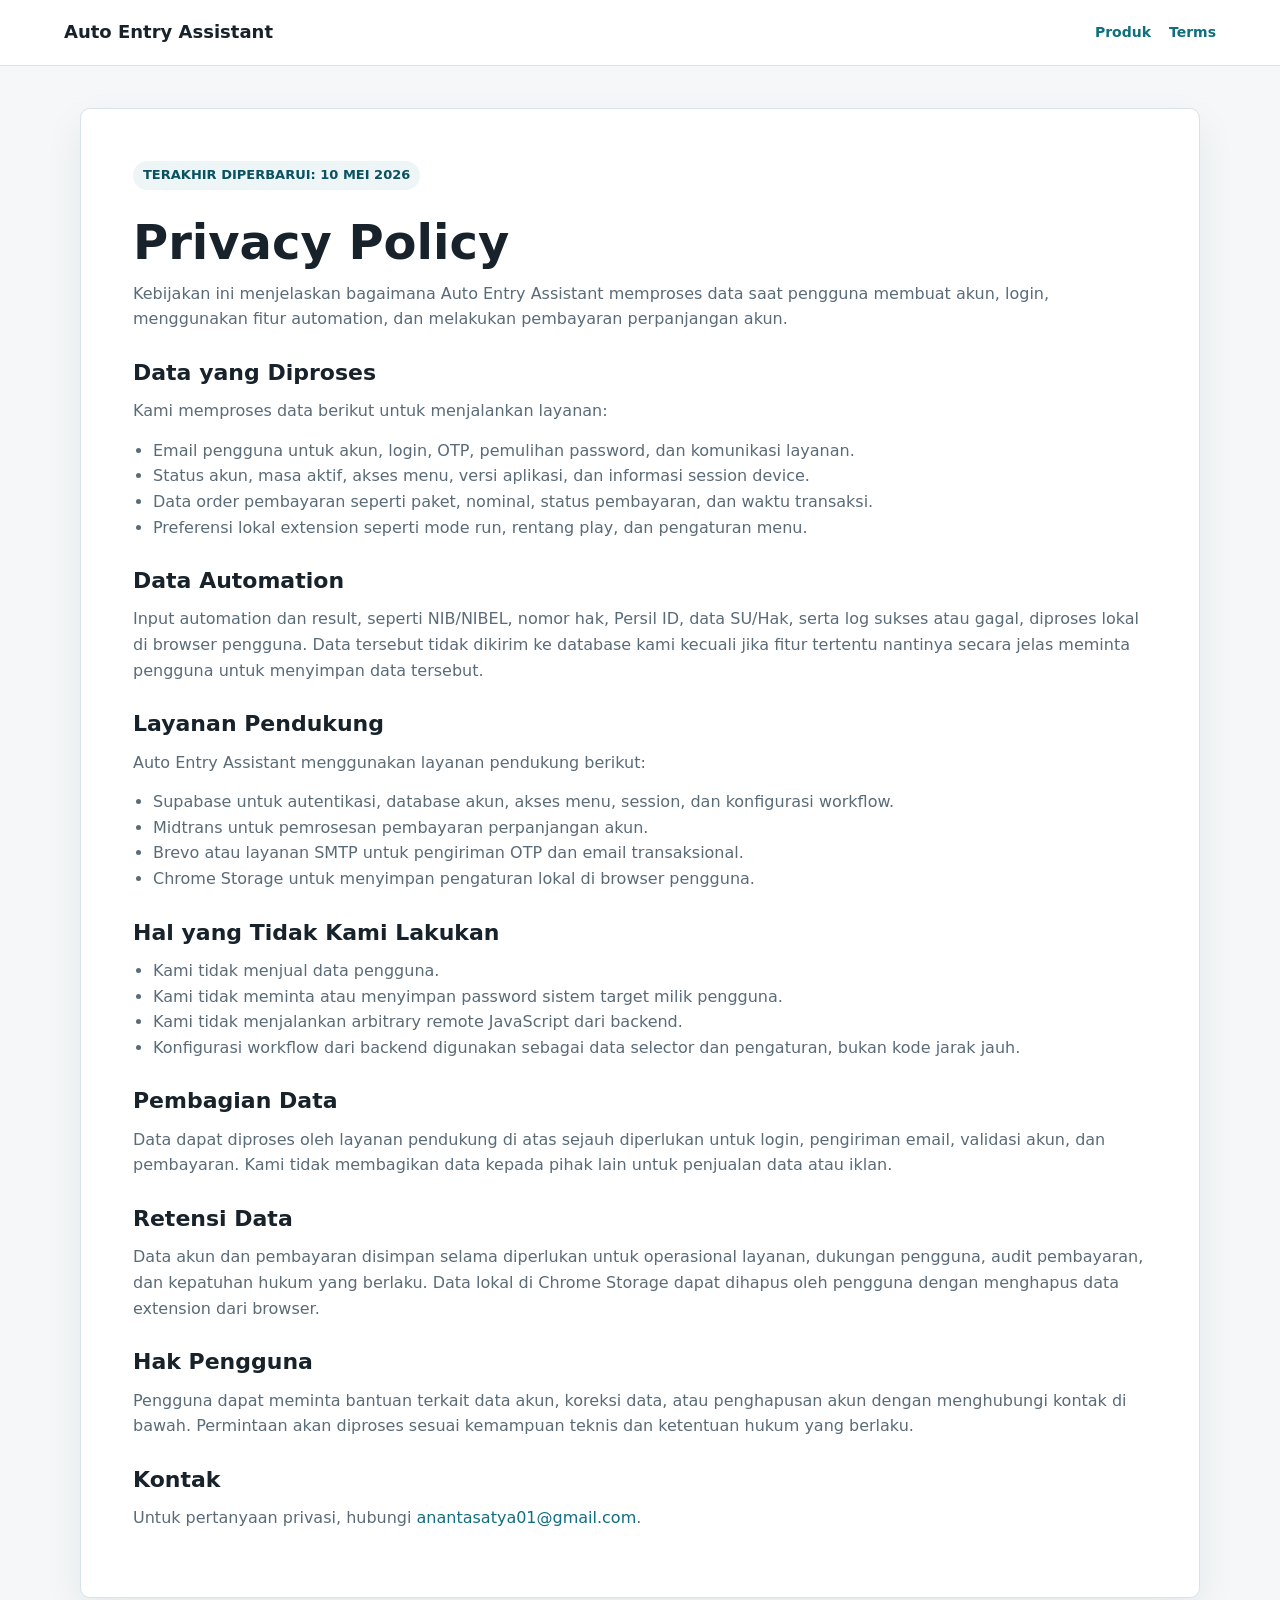
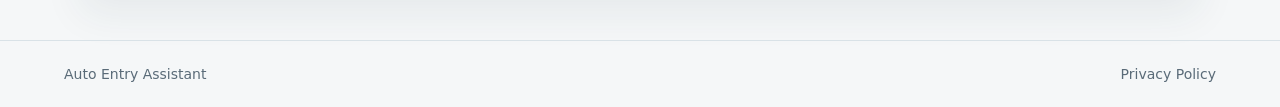
==== privacy-policy.html @ 880cf421 "Add files via upload" ====
<!doctype html>
<html lang="id">
  <head>
    <meta charset="utf-8" />
    <meta name="viewport" content="width=device-width, initial-scale=1" />
    <title>Privacy Policy - Auto Entry Assistant</title>
    <meta
      name="description"
      content="Privacy Policy Auto Entry Assistant untuk menjelaskan data yang diproses oleh extension dan layanan pendukungnya."
    />
    <link rel="stylesheet" href="styles.css" />
  </head>
  <body>
    <header class="site-header">
      <a class="brand" href="index.html">Auto Entry Assistant</a>
      <nav aria-label="Navigasi utama">
        <a href="index.html">Produk</a>
        <a href="terms.html">Terms</a>
      </nav>
    </header>

    <main class="legal">
      <p class="eyebrow">Terakhir diperbarui: 10 Mei 2026</p>
      <h1>Privacy Policy</h1>
      <p>
        Kebijakan ini menjelaskan bagaimana Auto Entry Assistant memproses data saat
        pengguna membuat akun, login, menggunakan fitur automation, dan melakukan
        pembayaran perpanjangan akun.
      </p>

      <h2>Data yang Diproses</h2>
      <p>Kami memproses data berikut untuk menjalankan layanan:</p>
      <ul>
        <li>Email pengguna untuk akun, login, OTP, pemulihan password, dan komunikasi layanan.</li>
        <li>Status akun, masa aktif, akses menu, versi aplikasi, dan informasi session device.</li>
        <li>Data order pembayaran seperti paket, nominal, status pembayaran, dan waktu transaksi.</li>
        <li>Preferensi lokal extension seperti mode run, rentang play, dan pengaturan menu.</li>
      </ul>

      <h2>Data Automation</h2>
      <p>
        Input automation dan result, seperti NIB/NIBEL, nomor hak, Persil ID, data SU/Hak,
        serta log sukses atau gagal, diproses lokal di browser pengguna. Data tersebut tidak
        dikirim ke database kami kecuali jika fitur tertentu nantinya secara jelas meminta
        pengguna untuk menyimpan data tersebut.
      </p>

      <h2>Layanan Pendukung</h2>
      <p>Auto Entry Assistant menggunakan layanan pendukung berikut:</p>
      <ul>
        <li>Supabase untuk autentikasi, database akun, akses menu, session, dan konfigurasi workflow.</li>
        <li>Midtrans untuk pemrosesan pembayaran perpanjangan akun.</li>
        <li>Brevo atau layanan SMTP untuk pengiriman OTP dan email transaksional.</li>
        <li>Chrome Storage untuk menyimpan pengaturan lokal di browser pengguna.</li>
      </ul>

      <h2>Hal yang Tidak Kami Lakukan</h2>
      <ul>
        <li>Kami tidak menjual data pengguna.</li>
        <li>Kami tidak meminta atau menyimpan password sistem target milik pengguna.</li>
        <li>Kami tidak menjalankan arbitrary remote JavaScript dari backend.</li>
        <li>Konfigurasi workflow dari backend digunakan sebagai data selector dan pengaturan, bukan kode jarak jauh.</li>
      </ul>

      <h2>Pembagian Data</h2>
      <p>
        Data dapat diproses oleh layanan pendukung di atas sejauh diperlukan untuk login,
        pengiriman email, validasi akun, dan pembayaran. Kami tidak membagikan data kepada
        pihak lain untuk penjualan data atau iklan.
      </p>

      <h2>Retensi Data</h2>
      <p>
        Data akun dan pembayaran disimpan selama diperlukan untuk operasional layanan,
        dukungan pengguna, audit pembayaran, dan kepatuhan hukum yang berlaku. Data lokal
        di Chrome Storage dapat dihapus oleh pengguna dengan menghapus data extension dari
        browser.
      </p>

      <h2>Hak Pengguna</h2>
      <p>
        Pengguna dapat meminta bantuan terkait data akun, koreksi data, atau penghapusan
        akun dengan menghubungi kontak di bawah. Permintaan akan diproses sesuai kemampuan
        teknis dan ketentuan hukum yang berlaku.
      </p>

      <h2>Kontak</h2>
      <p>
        Untuk pertanyaan privasi, hubungi
        <a href="mailto:anantasatya01@gmail.com">anantasatya01@gmail.com</a>.
      </p>
    </main>

    <footer>
      <span>Auto Entry Assistant</span>
      <span>Privacy Policy</span>
    </footer>
  </body>
</html>
---- styles.css ----
:root {
  color-scheme: light;
  --bg: #f5f7f8;
  --surface: #ffffff;
  --surface-soft: #eef5f6;
  --text: #17222b;
  --muted: #5a6b78;
  --line: #d9e2e7;
  --accent: #0f6f7f;
  --accent-strong: #0a5260;
  --warning-bg: #fff7e6;
  --warning-line: #efb348;
  font-family:
    Inter, ui-sans-serif, system-ui, -apple-system, BlinkMacSystemFont, "Segoe UI",
    sans-serif;
}

* {
  box-sizing: border-box;
}

body {
  margin: 0;
  background: var(--bg);
  color: var(--text);
  line-height: 1.6;
}

a {
  color: var(--accent);
  text-decoration: none;
}

a:hover {
  color: var(--accent-strong);
  text-decoration: underline;
}

.site-header {
  position: sticky;
  top: 0;
  z-index: 10;
  display: flex;
  align-items: center;
  justify-content: space-between;
  gap: 24px;
  padding: 18px clamp(20px, 5vw, 72px);
  background: rgba(255, 255, 255, 0.92);
  border-bottom: 1px solid var(--line);
  backdrop-filter: blur(12px);
}

.brand {
  color: var(--text);
  font-size: 18px;
  font-weight: 800;
}

nav {
  display: flex;
  gap: 18px;
  font-size: 14px;
  font-weight: 700;
}

main {
  width: min(1120px, calc(100% - 32px));
  margin: 0 auto;
}

.hero {
  display: grid;
  grid-template-columns: minmax(0, 1fr) 340px;
  gap: 28px;
  align-items: stretch;
  padding: 64px 0 36px;
}

.hero-copy,
.price-card,
article,
.notice,
.contact,
.legal {
  background: var(--surface);
  border: 1px solid var(--line);
  border-radius: 10px;
  box-shadow: 0 16px 40px rgba(26, 50, 64, 0.07);
}

.hero-copy {
  padding: clamp(28px, 5vw, 52px);
}

.badge,
.eyebrow {
  display: inline-flex;
  align-items: center;
  width: fit-content;
  border-radius: 999px;
  background: var(--surface-soft);
  color: var(--accent-strong);
  font-size: 13px;
  font-weight: 800;
  letter-spacing: 0;
}

.badge {
  padding: 6px 12px;
}

.eyebrow {
  margin: 0 0 10px;
  padding: 4px 10px;
  text-transform: uppercase;
}

h1 {
  margin: 18px 0 14px;
  font-size: clamp(34px, 5vw, 58px);
  line-height: 1.02;
  letter-spacing: 0;
}

h2 {
  margin: 0 0 12px;
  font-size: 22px;
  line-height: 1.2;
  letter-spacing: 0;
}

p {
  margin: 0 0 14px;
  color: var(--muted);
}

ul {
  margin: 0;
  padding-left: 20px;
  color: var(--muted);
}

.hero-copy > p {
  max-width: 720px;
  font-size: 18px;
}

.hero-actions {
  display: flex;
  flex-wrap: wrap;
  gap: 12px;
  margin-top: 26px;
}

.button {
  display: inline-flex;
  align-items: center;
  justify-content: center;
  min-height: 42px;
  padding: 0 18px;
  border-radius: 8px;
  font-weight: 800;
}

.button.primary {
  background: var(--accent);
  color: #fff;
}

.button.secondary {
  background: var(--surface-soft);
  color: var(--accent-strong);
}

.button:hover {
  text-decoration: none;
}

.price-card {
  display: flex;
  flex-direction: column;
  justify-content: center;
  padding: 30px;
}

.price-card strong {
  display: block;
  font-size: 42px;
  line-height: 1;
}

.price-card span {
  display: block;
  margin: 8px 0 18px;
  color: var(--muted);
  font-weight: 700;
}

.content-grid {
  display: grid;
  grid-template-columns: repeat(2, minmax(0, 1fr));
  gap: 18px;
  margin: 10px 0 18px;
}

article,
.notice,
.contact {
  padding: 26px;
}

.notice {
  border-color: var(--warning-line);
  background: var(--warning-bg);
}

.contact {
  margin: 18px 0 42px;
}

.legal {
  margin: 42px auto;
  padding: clamp(26px, 5vw, 52px);
}

.legal h1 {
  font-size: clamp(32px, 4vw, 48px);
}

.legal h2 {
  margin-top: 28px;
}

footer {
  display: flex;
  justify-content: space-between;
  gap: 18px;
  padding: 22px clamp(20px, 5vw, 72px);
  border-top: 1px solid var(--line);
  color: var(--muted);
  font-size: 14px;
}

@media (max-width: 760px) {
  .site-header,
  footer {
    align-items: flex-start;
    flex-direction: column;
  }

  nav {
    flex-wrap: wrap;
  }

  .hero,
  .content-grid {
    grid-template-columns: 1fr;
  }

  .hero {
    padding-top: 34px;
  }
}
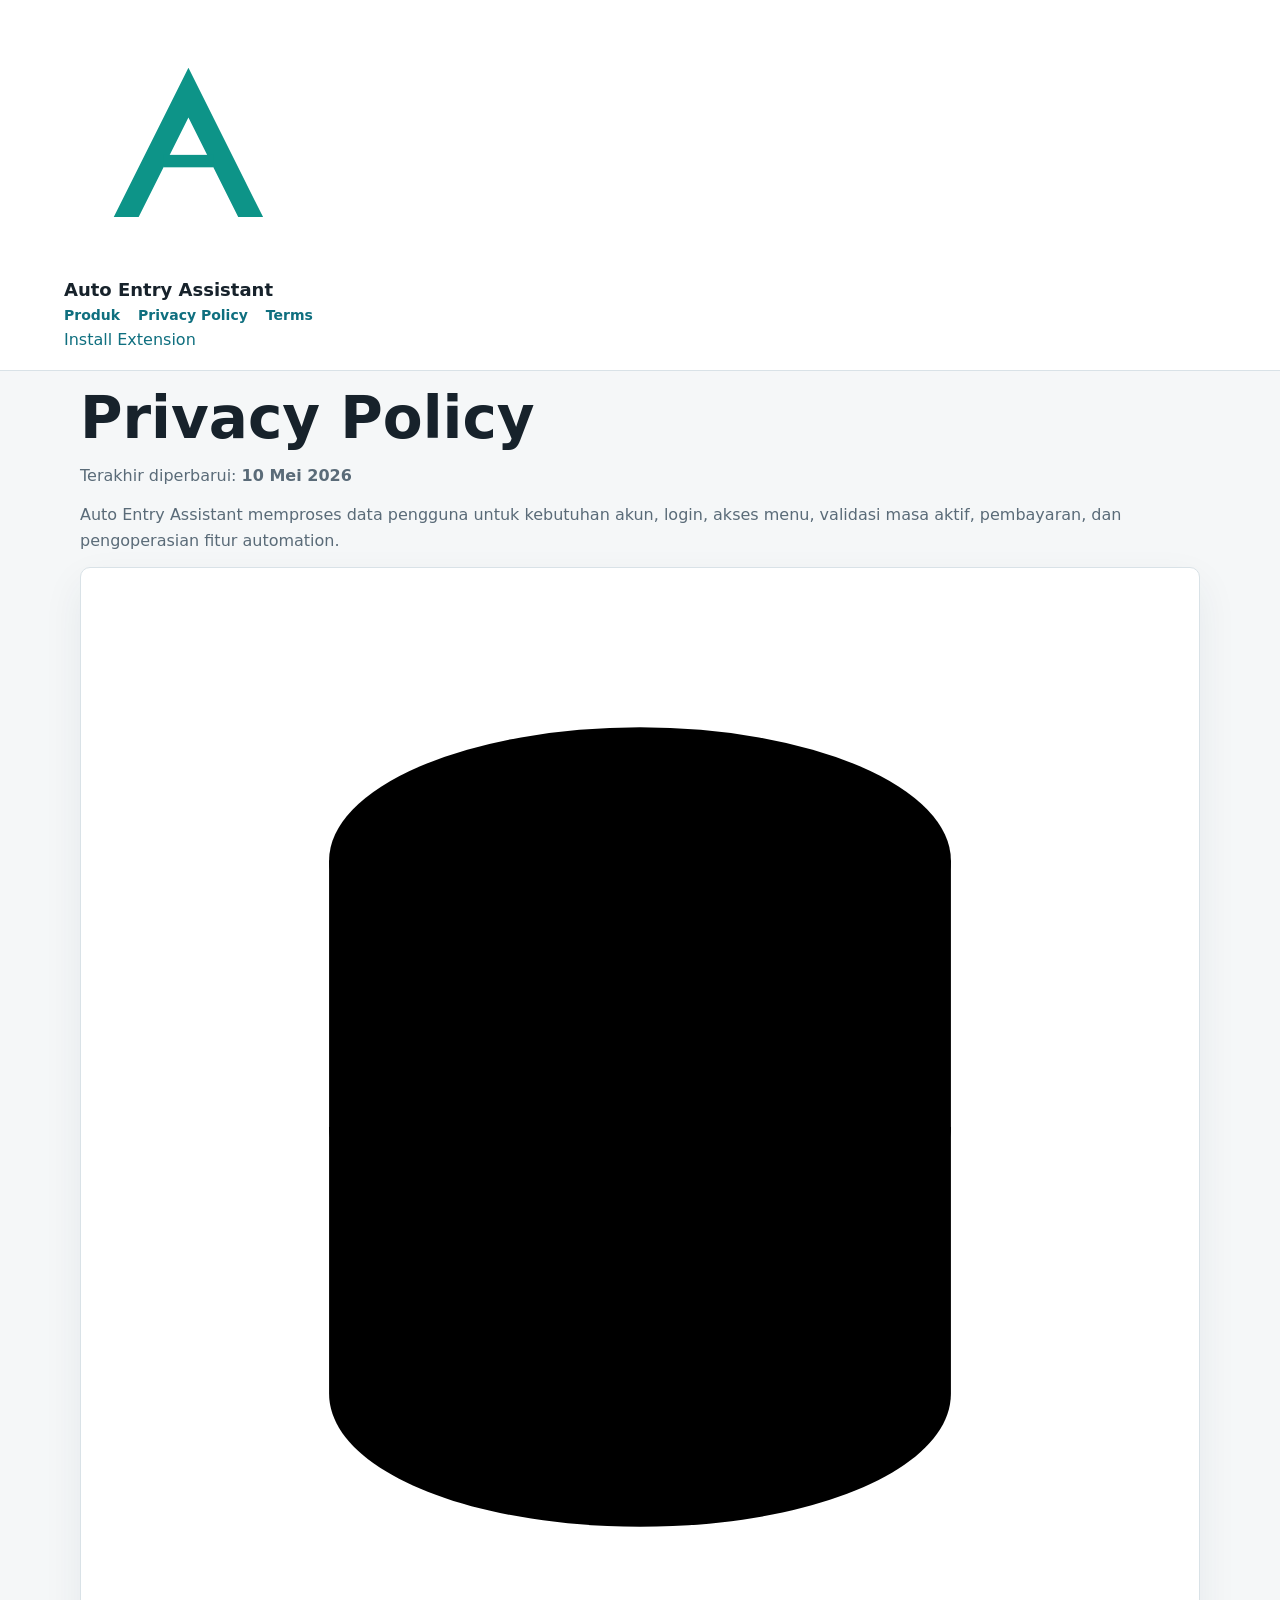
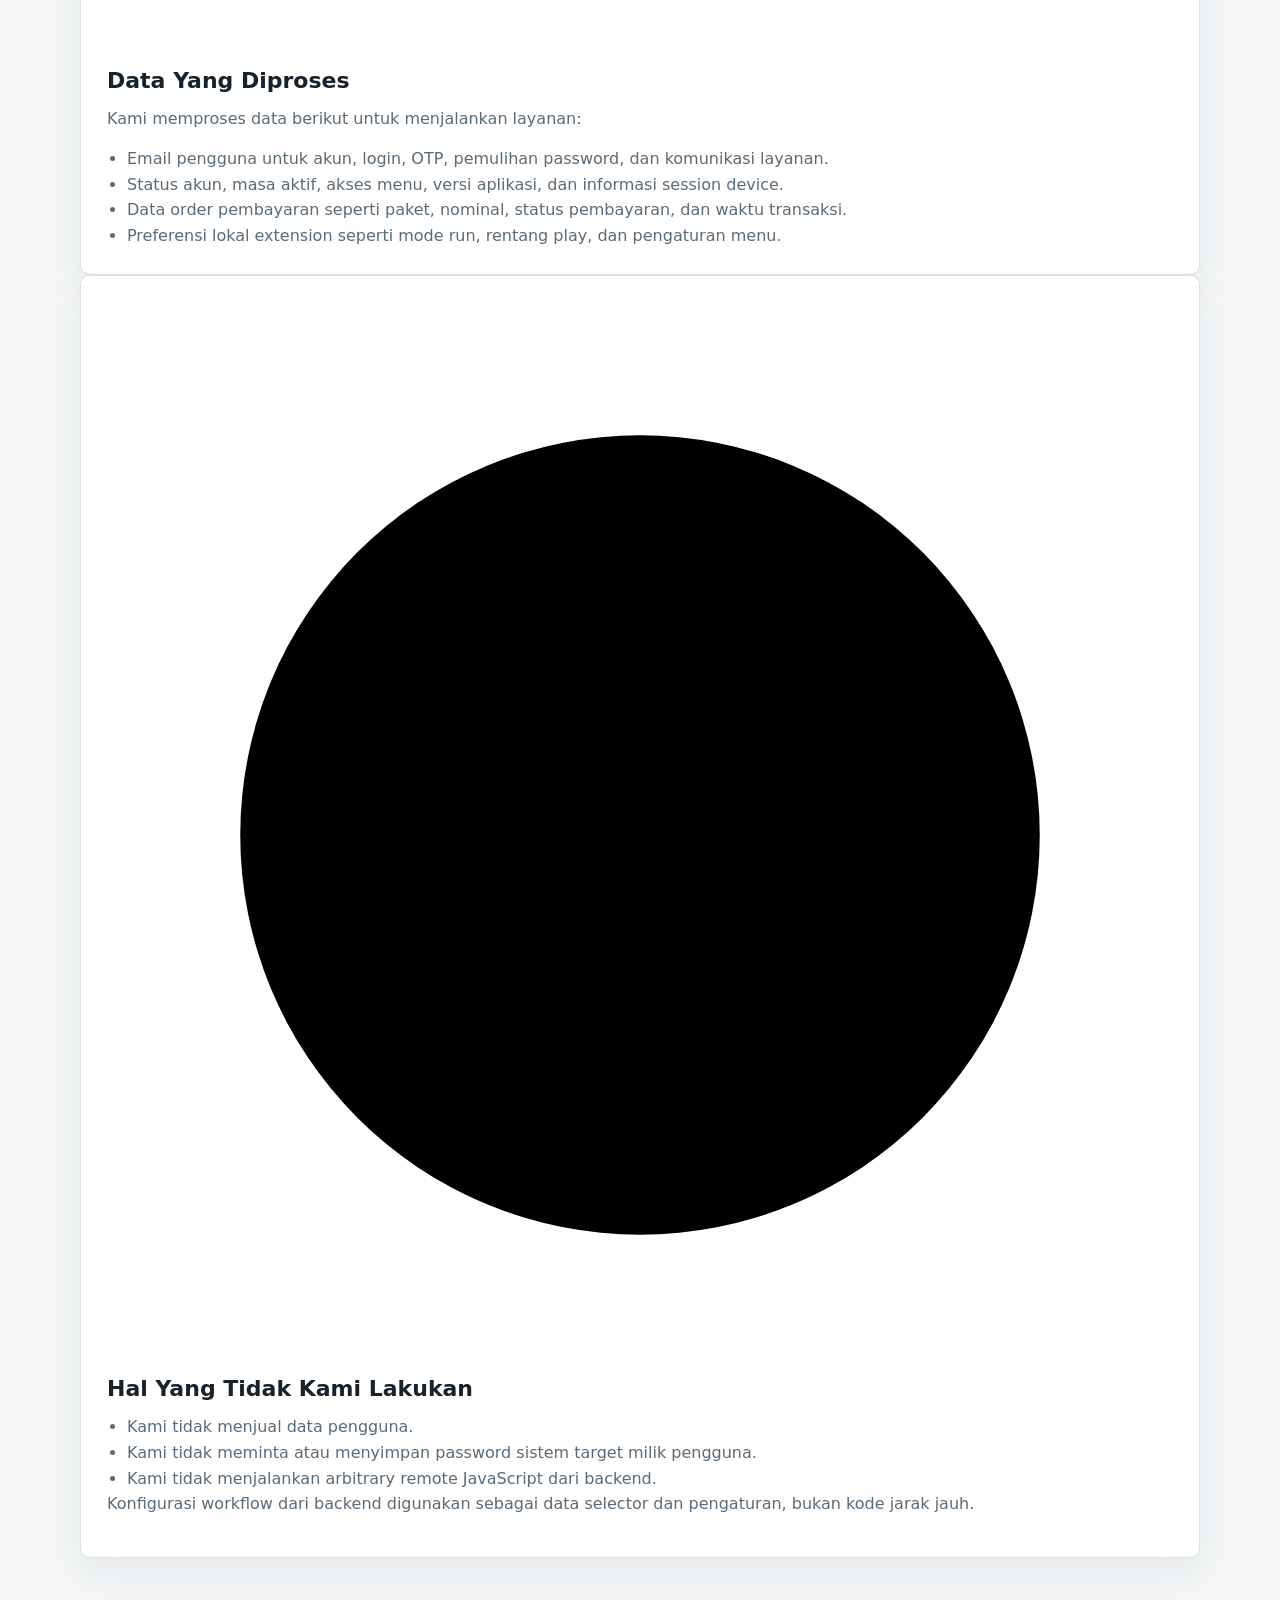
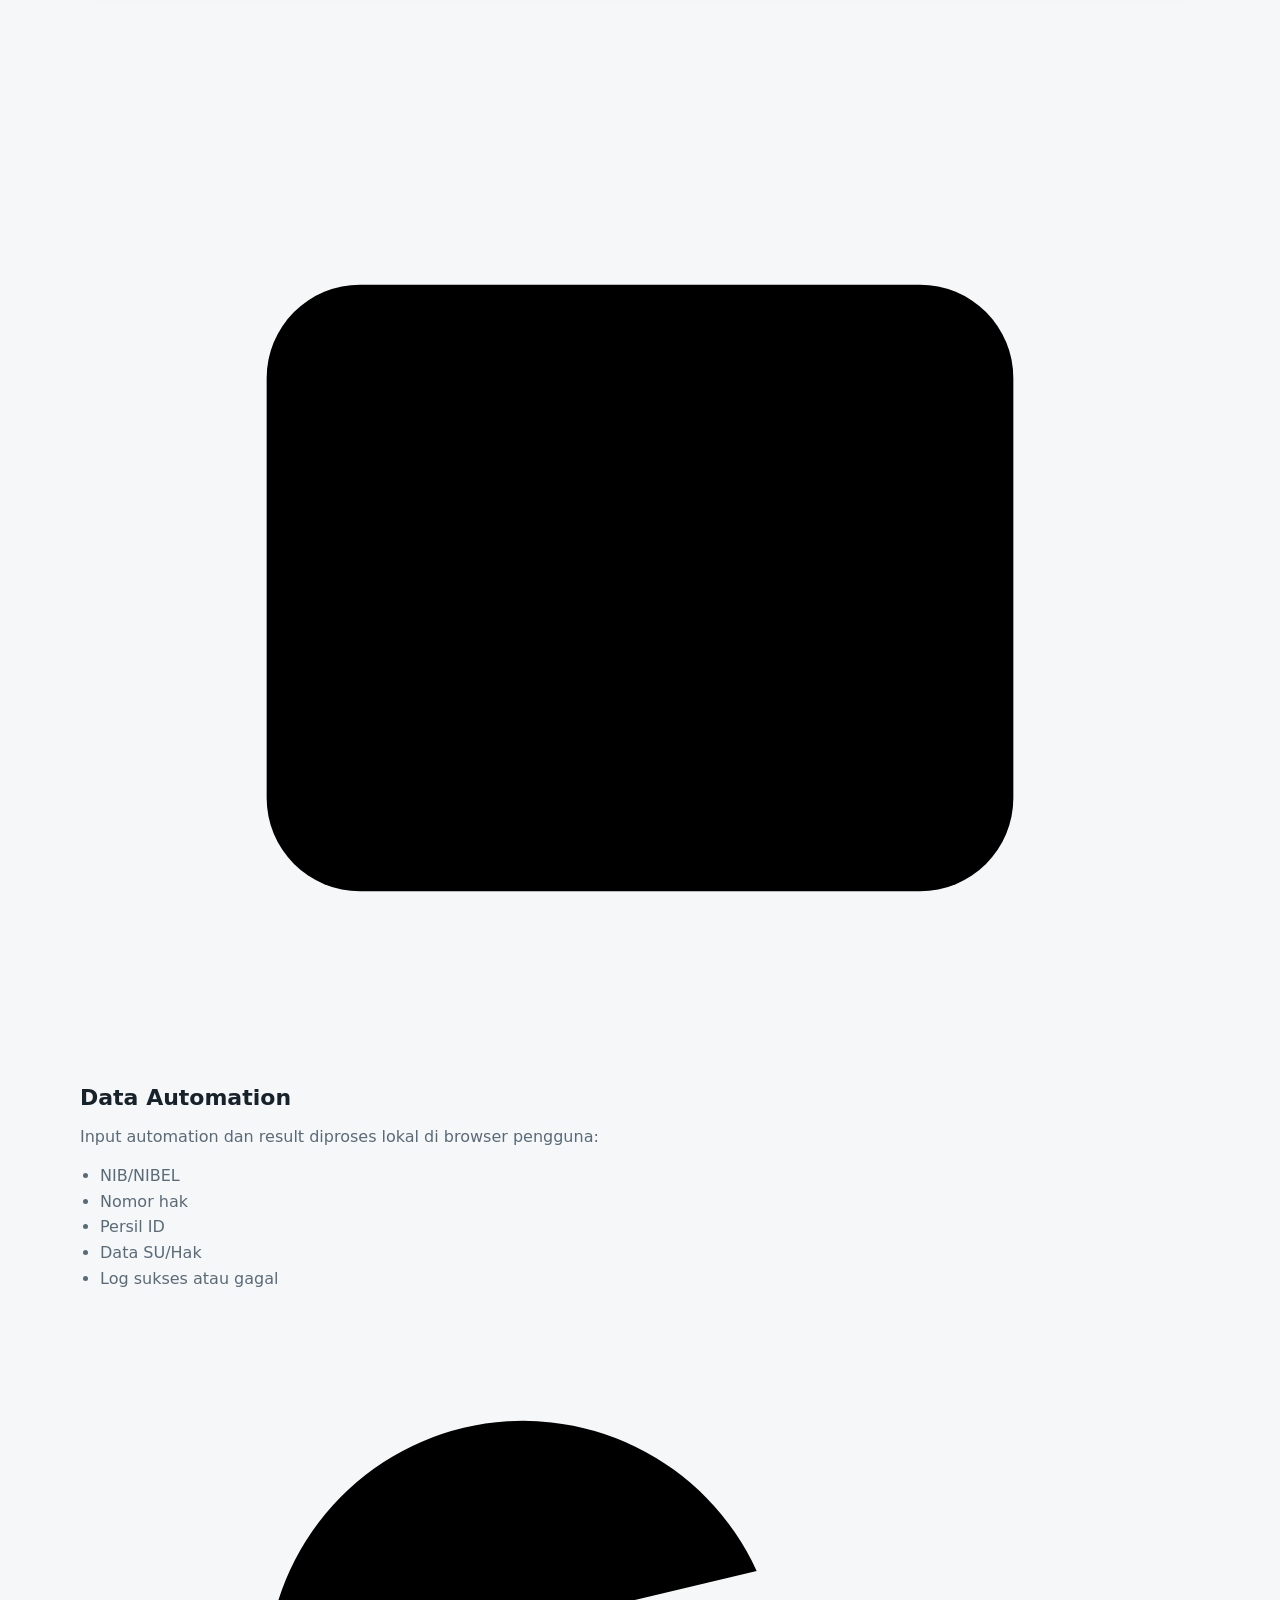
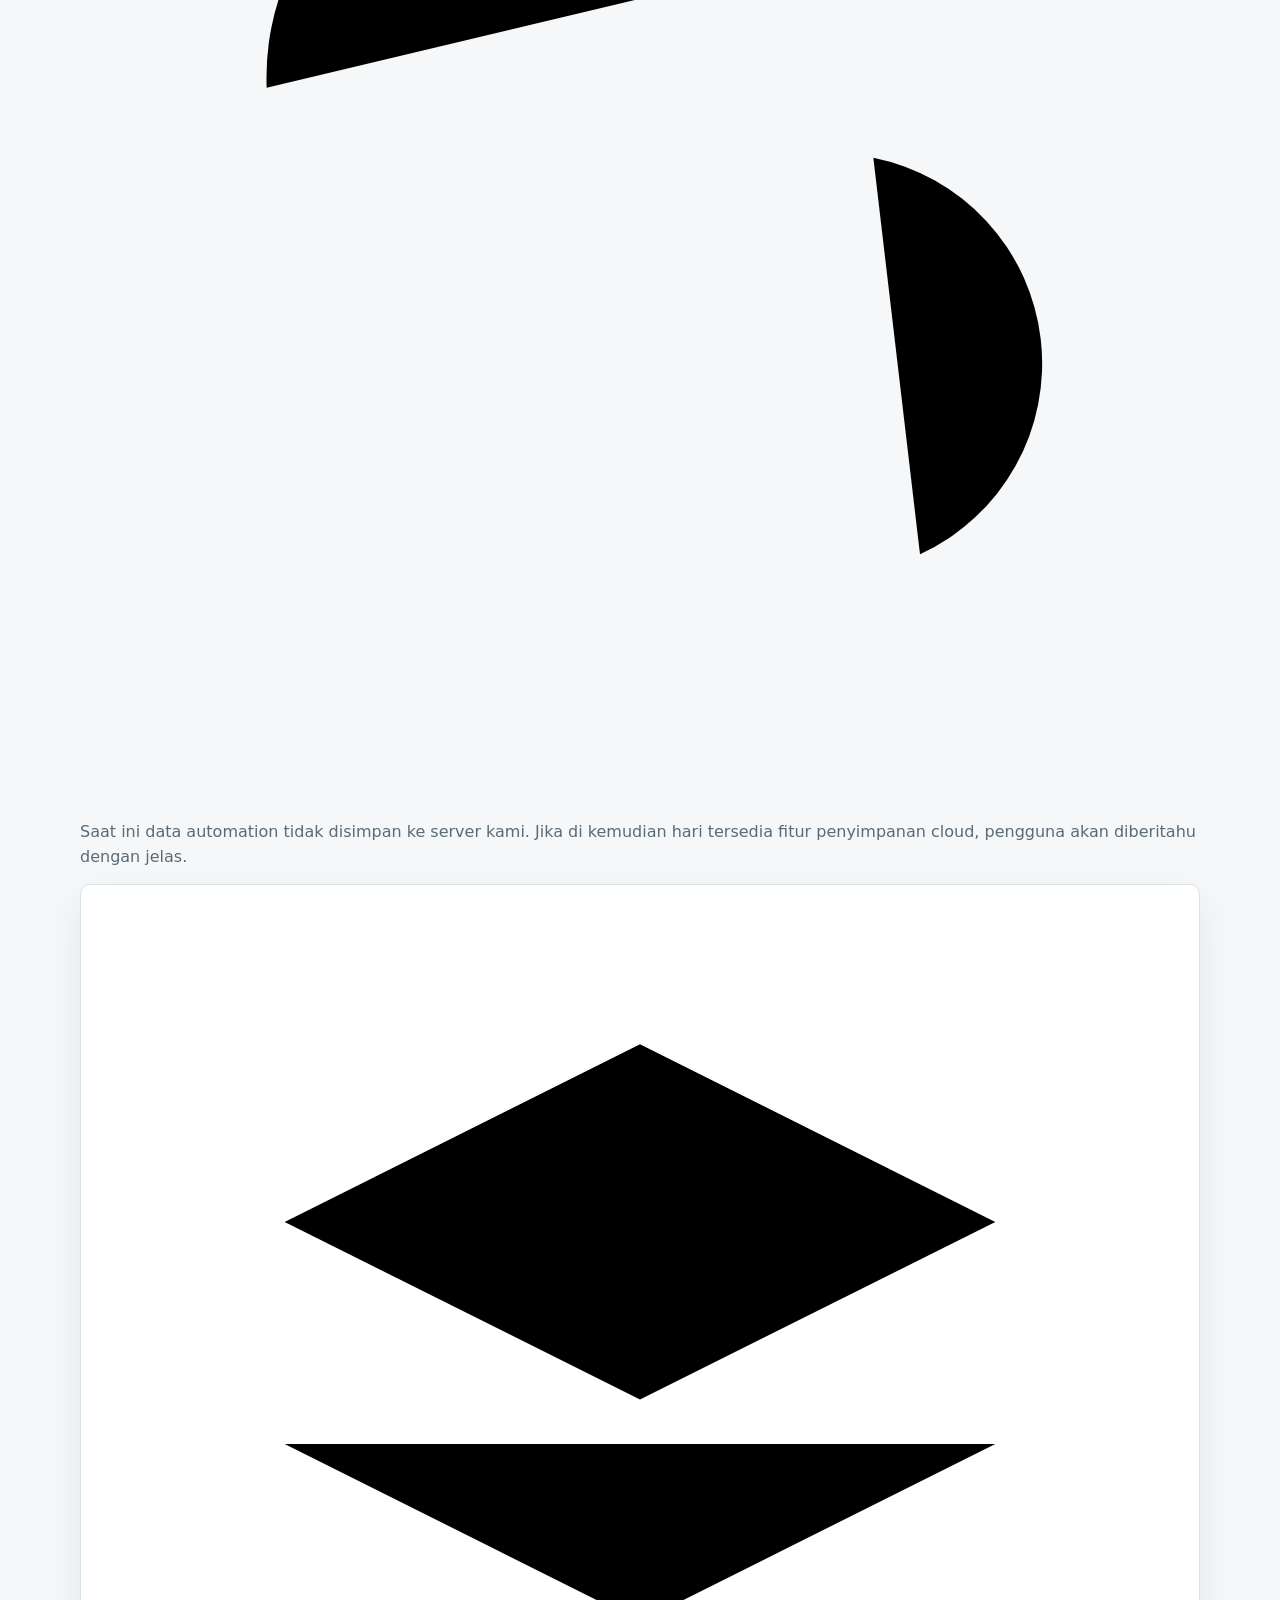
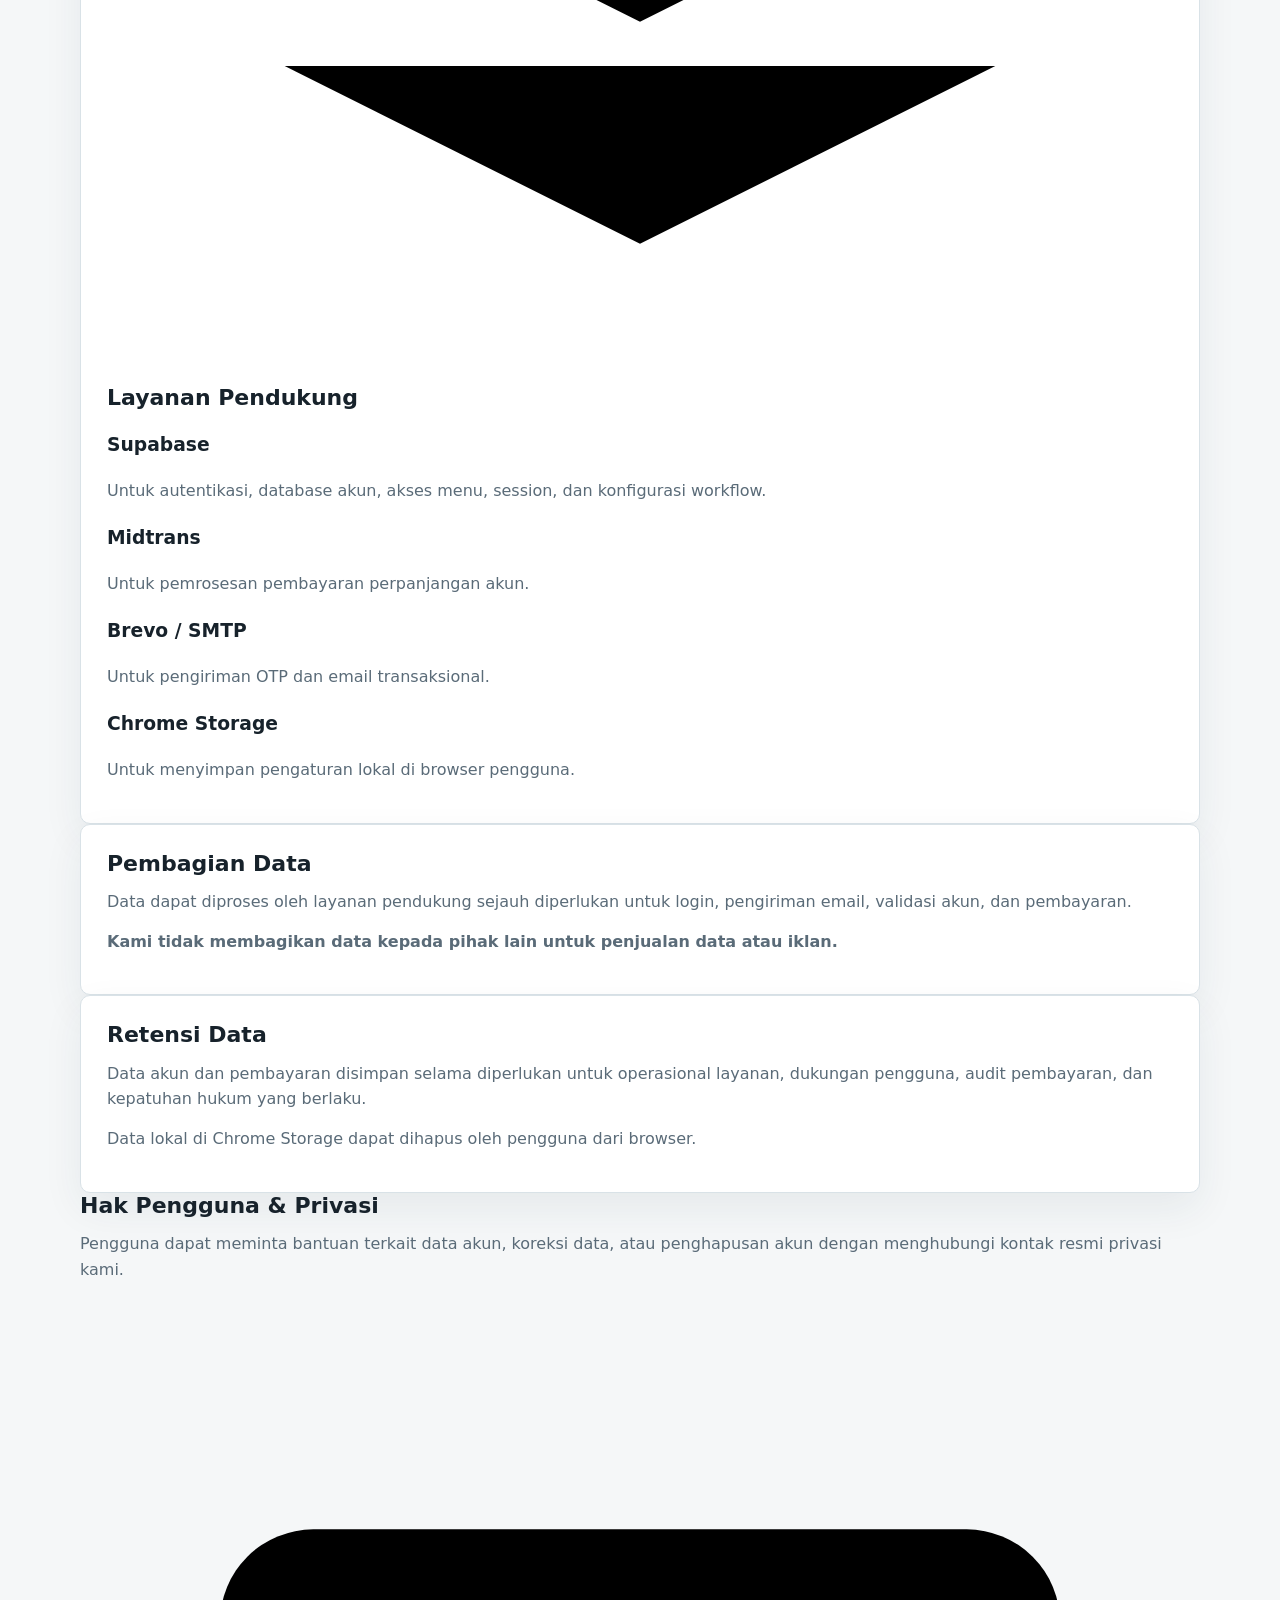
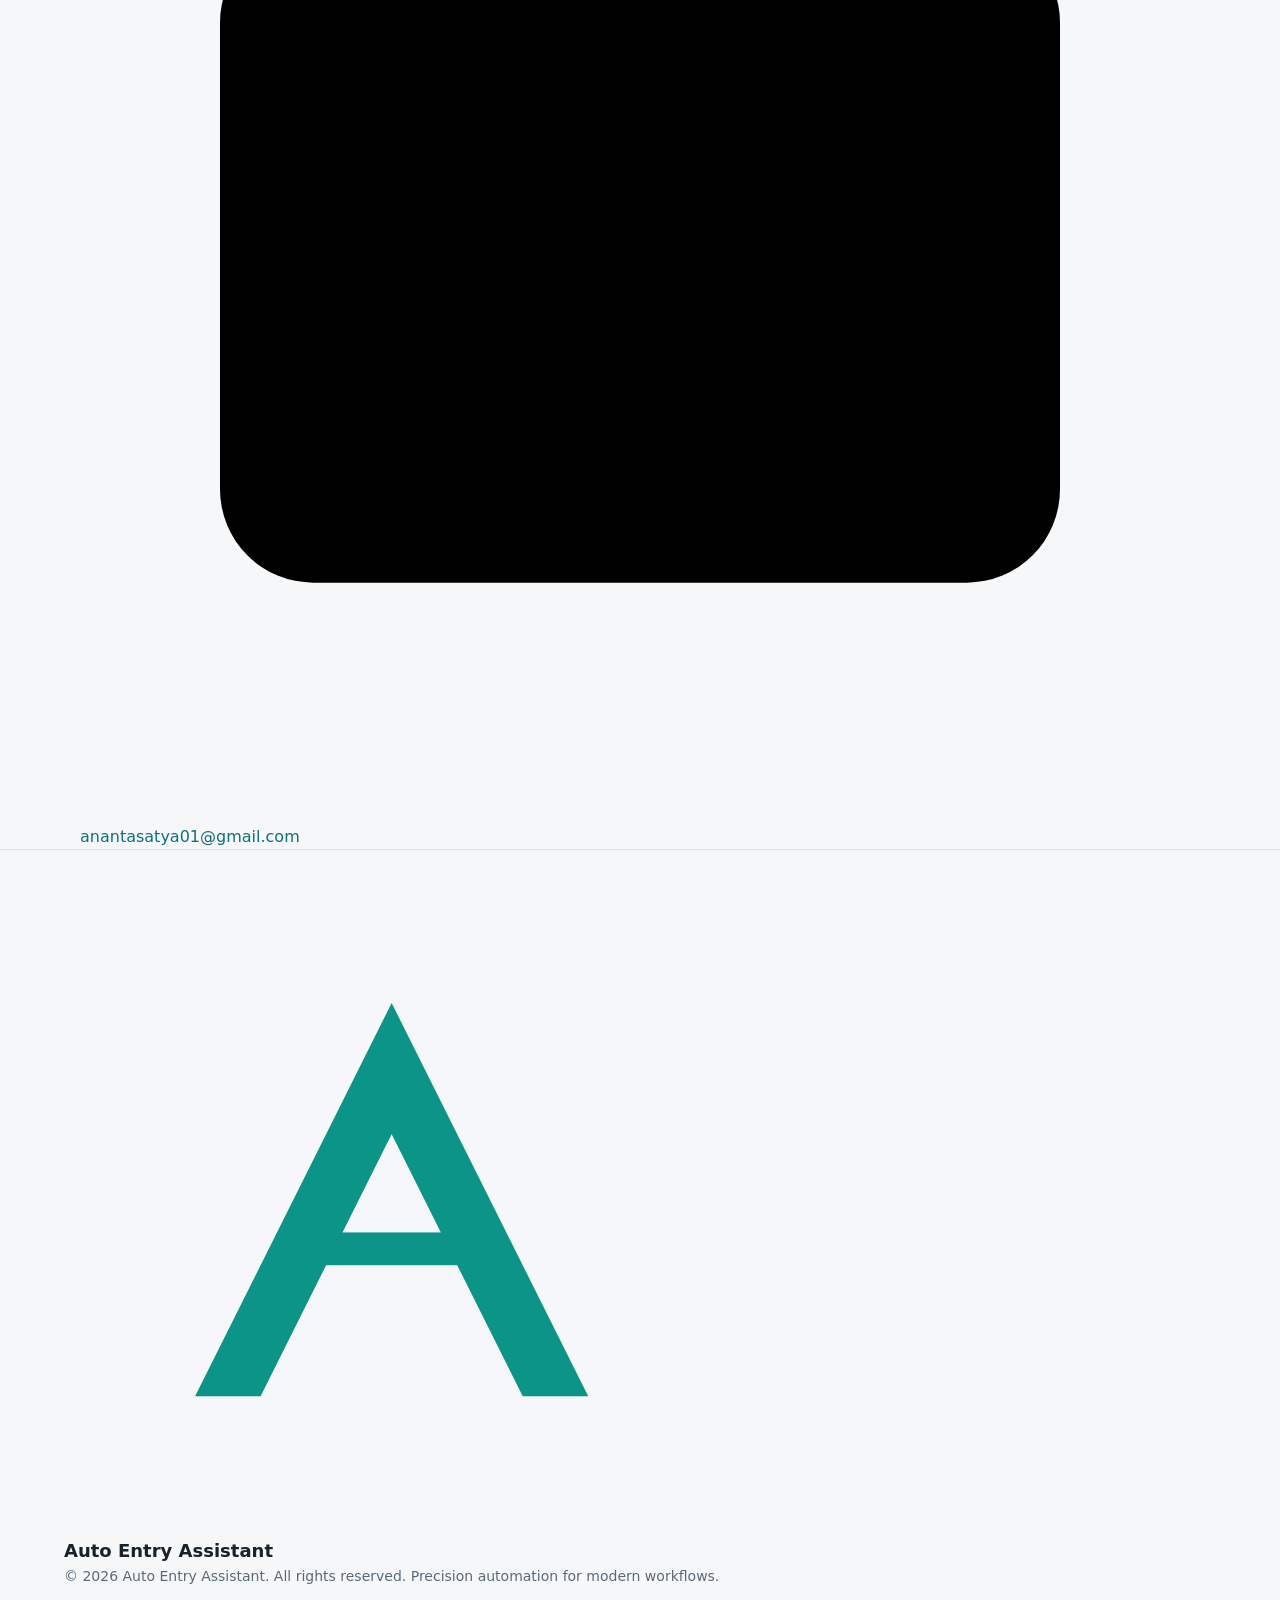
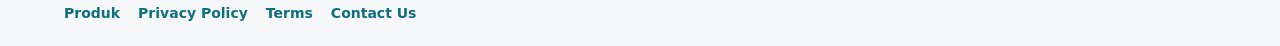
==== commit 88b77ff8: "Update privacy-policy.html" ====
--- a/privacy-policy.html
+++ b/privacy-policy.html
@@ -12,88 +12,208 @@
   </head>
   <body>
     <header class="site-header">
-      <a class="brand" href="index.html">Auto Entry Assistant</a>
-      <nav aria-label="Navigasi utama">
-        <a href="index.html">Produk</a>
-        <a href="terms.html">Terms</a>
-      </nav>
+      <div class="header-inner">
+        <a class="brand" href="index.html" aria-label="Auto Entry Assistant">
+          <svg class="brand-mark" viewBox="0 0 100 100" aria-hidden="true">
+            <path d="M50 20L80 80H70L50 40L30 80H20L50 20Z" fill="#0d9488" />
+            <rect x="40" y="55" width="20" height="5" fill="#0d9488" />
+          </svg>
+          <span>Auto Entry Assistant</span>
+        </a>
+        <nav aria-label="Navigasi utama">
+          <a href="index.html">Produk</a>
+          <a class="active" href="privacy-policy.html">Privacy Policy</a>
+          <a href="terms.html">Terms</a>
+        </nav>
+        <a
+          class="header-cta"
+          href="https://chromewebstore.google.com/detail/hfgamchafmifeeedlchlpnbcmllpcbfe?utm_source=item-share-cb"
+          target="_blank"
+          rel="noopener"
+        >
+          Install Extension
+        </a>
+      </div>
     </header>
 
-    <main class="legal">
-      <p class="eyebrow">Terakhir diperbarui: 10 Mei 2026</p>
-      <h1>Privacy Policy</h1>
-      <p>
-        Kebijakan ini menjelaskan bagaimana Auto Entry Assistant memproses data saat
-        pengguna membuat akun, login, menggunakan fitur automation, dan melakukan
-        pembayaran perpanjangan akun.
-      </p>
-
-      <h2>Data yang Diproses</h2>
-      <p>Kami memproses data berikut untuk menjalankan layanan:</p>
-      <ul>
-        <li>Email pengguna untuk akun, login, OTP, pemulihan password, dan komunikasi layanan.</li>
-        <li>Status akun, masa aktif, akses menu, versi aplikasi, dan informasi session device.</li>
-        <li>Data order pembayaran seperti paket, nominal, status pembayaran, dan waktu transaksi.</li>
-        <li>Preferensi lokal extension seperti mode run, rentang play, dan pengaturan menu.</li>
-      </ul>
-
-      <h2>Data Automation</h2>
-      <p>
-        Input automation dan result, seperti NIB/NIBEL, nomor hak, Persil ID, data SU/Hak,
-        serta log sukses atau gagal, diproses lokal di browser pengguna. Data tersebut tidak
-        dikirim ke database kami kecuali jika fitur tertentu nantinya secara jelas meminta
-        pengguna untuk menyimpan data tersebut.
-      </p>
-
-      <h2>Layanan Pendukung</h2>
-      <p>Auto Entry Assistant menggunakan layanan pendukung berikut:</p>
-      <ul>
-        <li>Supabase untuk autentikasi, database akun, akses menu, session, dan konfigurasi workflow.</li>
-        <li>Midtrans untuk pemrosesan pembayaran perpanjangan akun.</li>
-        <li>Brevo atau layanan SMTP untuk pengiriman OTP dan email transaksional.</li>
-        <li>Chrome Storage untuk menyimpan pengaturan lokal di browser pengguna.</li>
-      </ul>
-
-      <h2>Hal yang Tidak Kami Lakukan</h2>
-      <ul>
-        <li>Kami tidak menjual data pengguna.</li>
-        <li>Kami tidak meminta atau menyimpan password sistem target milik pengguna.</li>
-        <li>Kami tidak menjalankan arbitrary remote JavaScript dari backend.</li>
-        <li>Konfigurasi workflow dari backend digunakan sebagai data selector dan pengaturan, bukan kode jarak jauh.</li>
-      </ul>
-
-      <h2>Pembagian Data</h2>
-      <p>
-        Data dapat diproses oleh layanan pendukung di atas sejauh diperlukan untuk login,
-        pengiriman email, validasi akun, dan pembayaran. Kami tidak membagikan data kepada
-        pihak lain untuk penjualan data atau iklan.
-      </p>
-
-      <h2>Retensi Data</h2>
-      <p>
-        Data akun dan pembayaran disimpan selama diperlukan untuk operasional layanan,
-        dukungan pengguna, audit pembayaran, dan kepatuhan hukum yang berlaku. Data lokal
-        di Chrome Storage dapat dihapus oleh pengguna dengan menghapus data extension dari
-        browser.
-      </p>
-
-      <h2>Hak Pengguna</h2>
-      <p>
-        Pengguna dapat meminta bantuan terkait data akun, koreksi data, atau penghapusan
-        akun dengan menghubungi kontak di bawah. Permintaan akan diproses sesuai kemampuan
-        teknis dan ketentuan hukum yang berlaku.
-      </p>
-
-      <h2>Kontak</h2>
-      <p>
-        Untuk pertanyaan privasi, hubungi
-        <a href="mailto:anantasatya01@gmail.com">anantasatya01@gmail.com</a>.
-      </p>
+    <main class="page-shell legal-page">
+      <section class="legal-intro">
+        <h1>Privacy Policy</h1>
+        <p>Terakhir diperbarui: <strong>10 Mei 2026</strong></p>
+        <p>
+          Auto Entry Assistant memproses data pengguna untuk kebutuhan akun, login,
+          akses menu, validasi masa aktif, pembayaran, dan pengoperasian fitur automation.
+        </p>
+      </section>
+
+      <section class="privacy-grid">
+        <article class="legal-card wide-card">
+          <div class="section-heading">
+            <span class="icon-tile">
+              <svg viewBox="0 0 24 24" aria-hidden="true">
+                <ellipse cx="12" cy="6" rx="7" ry="3" />
+                <path d="M5 6v6c0 1.7 3.1 3 7 3s7-1.3 7-3V6" />
+                <path d="M5 12v6c0 1.7 3.1 3 7 3s7-1.3 7-3v-6" />
+              </svg>
+            </span>
+            <h2>Data Yang Diproses</h2>
+          </div>
+          <p>Kami memproses data berikut untuk menjalankan layanan:</p>
+          <ul class="check-list">
+            <li>Email pengguna untuk akun, login, OTP, pemulihan password, dan komunikasi layanan.</li>
+            <li>Status akun, masa aktif, akses menu, versi aplikasi, dan informasi session device.</li>
+            <li>Data order pembayaran seperti paket, nominal, status pembayaran, dan waktu transaksi.</li>
+            <li>Preferensi lokal extension seperti mode run, rentang play, dan pengaturan menu.</li>
+          </ul>
+        </article>
+
+        <article class="legal-card tinted-card">
+          <div class="section-heading">
+            <span class="icon-tile danger">
+              <svg viewBox="0 0 24 24" aria-hidden="true">
+                <circle cx="12" cy="12" r="9" />
+                <path d="M8 8l8 8" />
+              </svg>
+            </span>
+            <h2>Hal Yang Tidak Kami Lakukan</h2>
+          </div>
+          <ul class="cross-list">
+            <li>Kami tidak menjual data pengguna.</li>
+            <li>Kami tidak meminta atau menyimpan password sistem target milik pengguna.</li>
+            <li>Kami tidak menjalankan arbitrary remote JavaScript dari backend.</li>
+          </ul>
+          <p class="small-note">
+            Konfigurasi workflow dari backend digunakan sebagai data selector dan pengaturan,
+            bukan kode jarak jauh.
+          </p>
+        </article>
+      </section>
+
+      <section class="legal-card automation-card">
+        <div class="section-heading">
+          <span class="icon-tile mint">
+            <svg viewBox="0 0 24 24" aria-hidden="true">
+              <path d="M7 8V5m10 3V5M5 11h14" />
+              <rect x="4" y="7" width="16" height="13" rx="2" />
+              <path d="M9 15l2 2 4-5" />
+            </svg>
+          </span>
+          <h2>Data Automation</h2>
+        </div>
+        <div class="split-content">
+          <div>
+            <p>Input automation dan result diproses lokal di browser pengguna:</p>
+            <ul>
+              <li>NIB/NIBEL</li>
+              <li>Nomor hak</li>
+              <li>Persil ID</li>
+              <li>Data SU/Hak</li>
+              <li>Log sukses atau gagal</li>
+            </ul>
+          </div>
+          <aside class="callout">
+            <svg viewBox="0 0 24 24" aria-hidden="true">
+              <path d="M4 8.5A5.5 5.5 0 0 1 14.5 6" />
+              <path d="M18 18.5A4.5 4.5 0 0 0 17 10" />
+              <path d="M3 3l18 18" />
+            </svg>
+            <p>
+              Saat ini data automation tidak disimpan ke server kami. Jika di kemudian
+              hari tersedia fitur penyimpanan cloud, pengguna akan diberitahu dengan jelas.
+            </p>
+          </aside>
+        </div>
+      </section>
+
+      <section class="privacy-grid lower-grid">
+        <article class="legal-card wide-card">
+          <div class="section-heading">
+            <span class="icon-tile">
+              <svg viewBox="0 0 24 24" aria-hidden="true">
+                <path d="M12 3l8 4-8 4-8-4 8-4z" />
+                <path d="M4 12l8 4 8-4" />
+                <path d="M4 17l8 4 8-4" />
+              </svg>
+            </span>
+            <h2>Layanan Pendukung</h2>
+          </div>
+          <div class="service-grid">
+            <div>
+              <h3>Supabase</h3>
+              <p>Untuk autentikasi, database akun, akses menu, session, dan konfigurasi workflow.</p>
+            </div>
+            <div>
+              <h3>Midtrans</h3>
+              <p>Untuk pemrosesan pembayaran perpanjangan akun.</p>
+            </div>
+            <div>
+              <h3>Brevo / SMTP</h3>
+              <p>Untuk pengiriman OTP dan email transaksional.</p>
+            </div>
+            <div>
+              <h3>Chrome Storage</h3>
+              <p>Untuk menyimpan pengaturan lokal di browser pengguna.</p>
+            </div>
+          </div>
+        </article>
+
+        <div class="side-stack">
+          <article class="legal-card small-card">
+            <h2>Pembagian Data</h2>
+            <p>
+              Data dapat diproses oleh layanan pendukung sejauh diperlukan untuk login,
+              pengiriman email, validasi akun, dan pembayaran.
+            </p>
+            <p><strong>Kami tidak membagikan data kepada pihak lain untuk penjualan data atau iklan.</strong></p>
+          </article>
+          <article class="legal-card small-card">
+            <h2>Retensi Data</h2>
+            <p>
+              Data akun dan pembayaran disimpan selama diperlukan untuk operasional layanan,
+              dukungan pengguna, audit pembayaran, dan kepatuhan hukum yang berlaku.
+            </p>
+            <p>Data lokal di Chrome Storage dapat dihapus oleh pengguna dari browser.</p>
+          </article>
+        </div>
+      </section>
+
+      <section class="contact-band">
+        <div>
+          <h2>Hak Pengguna & Privasi</h2>
+          <p>
+            Pengguna dapat meminta bantuan terkait data akun, koreksi data, atau penghapusan
+            akun dengan menghubungi kontak resmi privasi kami.
+          </p>
+        </div>
+        <a href="mailto:anantasatya01@gmail.com">
+          <svg viewBox="0 0 24 24" aria-hidden="true">
+            <rect x="3" y="5" width="18" height="14" rx="2" />
+            <path d="M4 7l8 6 8-6" />
+          </svg>
+          anantasatya01@gmail.com
+        </a>
+      </section>
     </main>
 
-    <footer>
-      <span>Auto Entry Assistant</span>
-      <span>Privacy Policy</span>
+    <footer class="site-footer">
+      <div class="footer-inner">
+        <div>
+          <a class="brand footer-brand" href="index.html">
+            <svg class="brand-mark" viewBox="0 0 100 100" aria-hidden="true">
+              <path d="M50 20L80 80H70L50 40L30 80H20L50 20Z" fill="#0d9488" />
+              <rect x="40" y="55" width="20" height="5" fill="#0d9488" />
+            </svg>
+            <span>Auto Entry Assistant</span>
+          </a>
+          <p>© 2026 Auto Entry Assistant. All rights reserved. Precision automation for modern workflows.</p>
+        </div>
+        <nav aria-label="Navigasi footer">
+          <a href="index.html">Produk</a>
+          <a href="privacy-policy.html">Privacy Policy</a>
+          <a href="terms.html">Terms</a>
+          <a href="mailto:anantasatya01@gmail.com">Contact Us</a>
+        </nav>
+      </div>
     </footer>
   </body>
 </html>
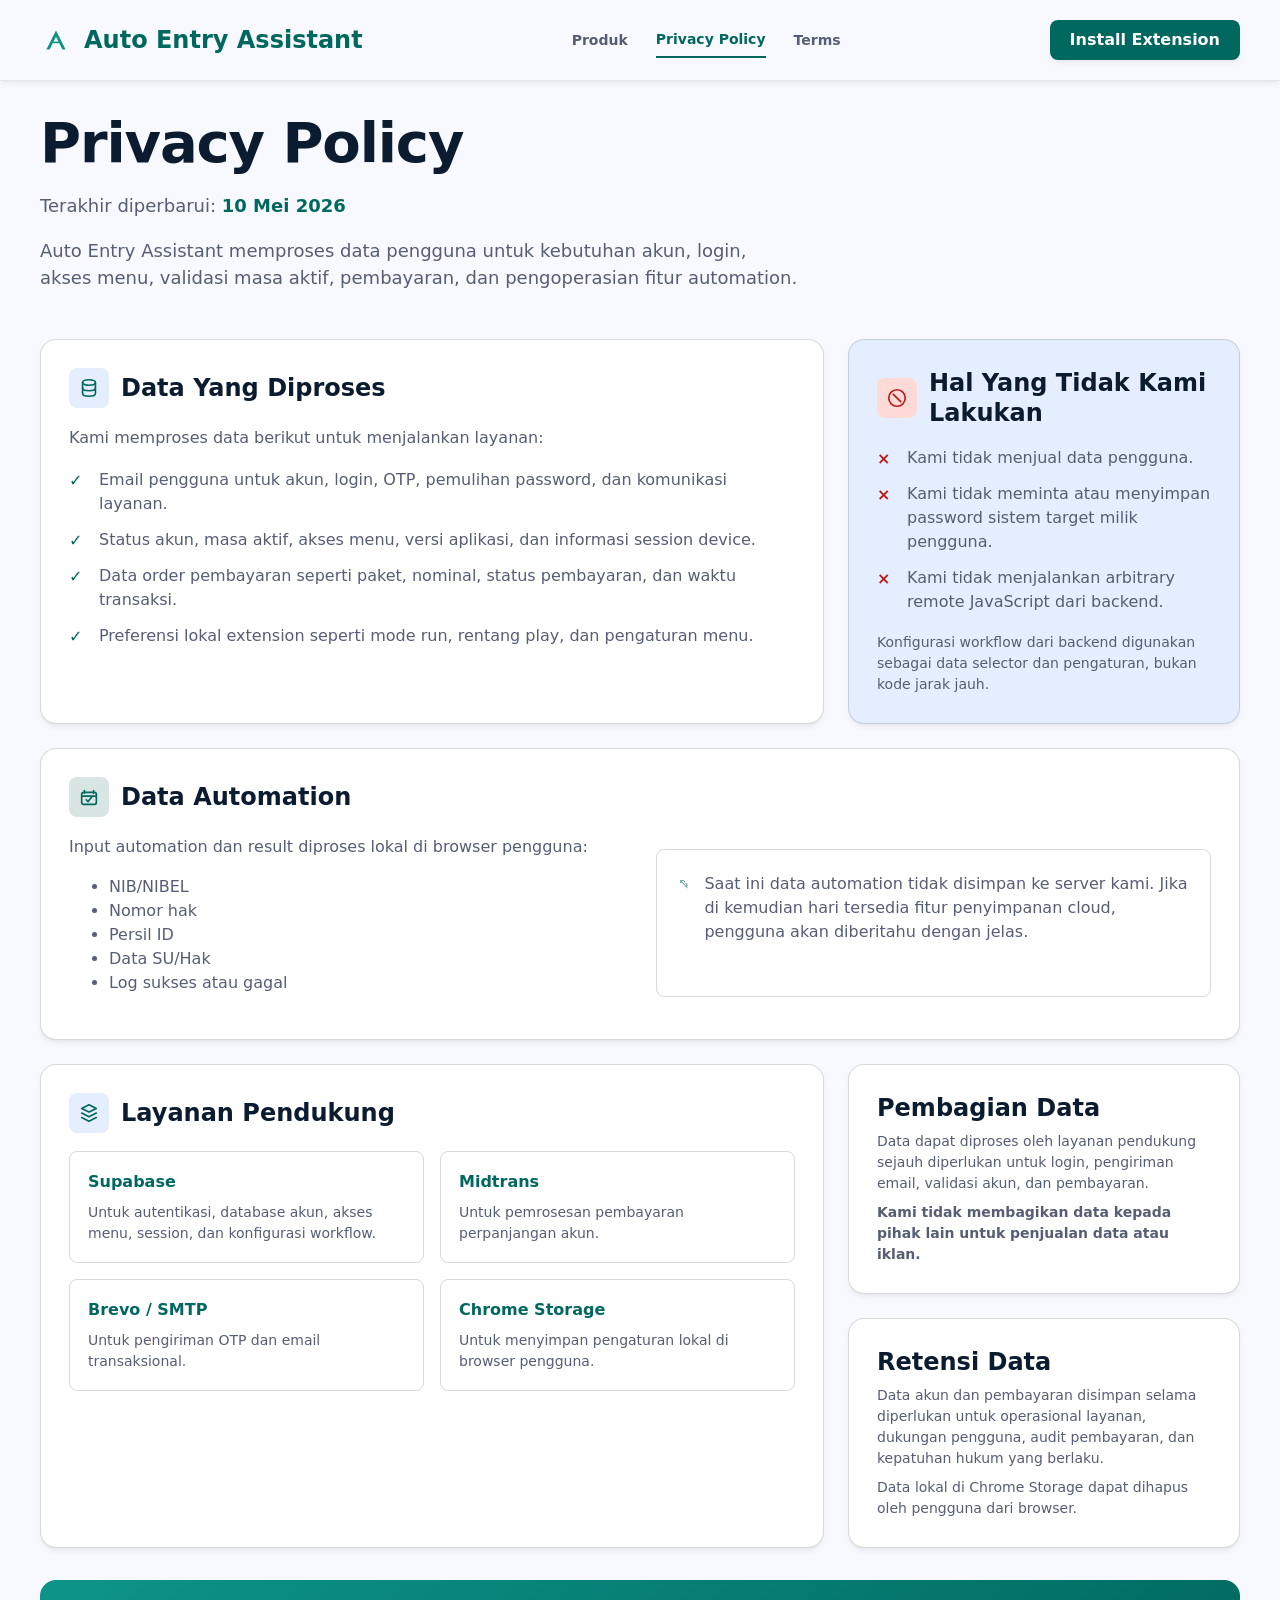
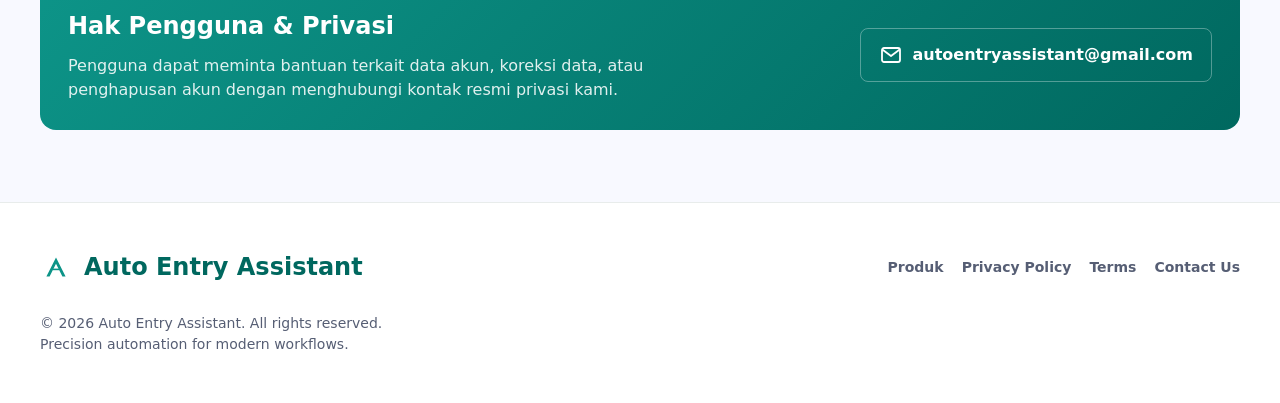
==== commit 9eaf0936: "Update privacy-policy.html" ====
--- a/privacy-policy.html
+++ b/privacy-policy.html
@@ -185,12 +185,12 @@
             akun dengan menghubungi kontak resmi privasi kami.
           </p>
         </div>
-        <a href="mailto:anantasatya01@gmail.com">
+        <a href="mailto:autoentryassistant@gmail.com">
           <svg viewBox="0 0 24 24" aria-hidden="true">
             <rect x="3" y="5" width="18" height="14" rx="2" />
             <path d="M4 7l8 6 8-6" />
           </svg>
-          anantasatya01@gmail.com
+          autoentryassistant@gmail.com
         </a>
       </section>
     </main>
@@ -211,7 +211,7 @@
           <a href="index.html">Produk</a>
           <a href="privacy-policy.html">Privacy Policy</a>
           <a href="terms.html">Terms</a>
-          <a href="mailto:anantasatya01@gmail.com">Contact Us</a>
+          <a href="mailto:autoentryassistant@gmail.com">Contact Us</a>
         </nav>
       </div>
     </footer>
--- a/styles.css
+++ b/styles.css
@@ -1,263 +1,767 @@
 :root {
   color-scheme: light;
-  --bg: #f5f7f8;
+  --background: #f8f9ff;
   --surface: #ffffff;
-  --surface-soft: #eef5f6;
-  --text: #17222b;
-  --muted: #5a6b78;
-  --line: #d9e2e7;
-  --accent: #0f6f7f;
-  --accent-strong: #0a5260;
-  --warning-bg: #fff7e6;
-  --warning-line: #efb348;
-  font-family:
-    Inter, ui-sans-serif, system-ui, -apple-system, BlinkMacSystemFont, "Segoe UI",
-    sans-serif;
+  --surface-low: #eff4ff;
+  --surface-container: #e5eeff;
+  --surface-high: #dce9ff;
+  --text: #0b1c30;
+  --muted: #3d4947;
+  --secondary: #565e74;
+  --primary: #00685f;
+  --primary-hover: #008378;
+  --teal: #0d9488;
+  --border: rgba(109, 122, 119, 0.28);
+  --border-strong: #bcc9c6;
+  --danger: #ba1a1a;
+  --danger-soft: #ffdad6;
+  --shadow: 0 4px 6px -1px rgba(0, 0, 0, 0.05), 0 2px 4px -2px rgba(0, 0, 0, 0.05);
+  --shadow-hover: 0 10px 15px -3px rgba(13, 148, 136, 0.1);
+  --radius: 8px;
+  --radius-lg: 16px;
+  --max-width: 1200px;
+  font-family: Inter, ui-sans-serif, system-ui, -apple-system, BlinkMacSystemFont, "Segoe UI", sans-serif;
 }
 
 * {
   box-sizing: border-box;
 }
 
+html {
+  scroll-behavior: smooth;
+}
+
 body {
   margin: 0;
-  background: var(--bg);
+  background: var(--background);
   color: var(--text);
-  line-height: 1.6;
+  font-size: 16px;
+  line-height: 1.5;
 }
 
 a {
-  color: var(--accent);
+  color: var(--primary);
   text-decoration: none;
 }
 
 a:hover {
-  color: var(--accent-strong);
-  text-decoration: underline;
+  color: var(--primary-hover);
+}
+
+svg {
+  display: block;
 }
 
 .site-header {
-  position: sticky;
+  position: fixed;
   top: 0;
-  z-index: 10;
+  z-index: 20;
+  width: 100%;
+  background: rgba(248, 249, 255, 0.9);
+  border-bottom: 1px solid rgba(188, 201, 198, 0.35);
+  box-shadow: var(--shadow);
+  backdrop-filter: blur(8px);
+}
+
+.header-inner,
+.page-shell,
+.footer-inner {
+  width: min(var(--max-width), calc(100% - 64px));
+  margin: 0 auto;
+}
+
+.header-inner {
   display: flex;
   align-items: center;
   justify-content: space-between;
   gap: 24px;
-  padding: 18px clamp(20px, 5vw, 72px);
-  background: rgba(255, 255, 255, 0.92);
-  border-bottom: 1px solid var(--line);
-  backdrop-filter: blur(12px);
+  min-height: 80px;
 }
 
 .brand {
-  color: var(--text);
-  font-size: 18px;
+  display: inline-flex;
+  align-items: center;
+  gap: 12px;
+  color: var(--primary);
   font-weight: 800;
+  font-size: 24px;
+  line-height: 1;
+}
+
+.brand-mark {
+  width: 32px;
+  height: 32px;
+  flex: 0 0 auto;
 }
 
 nav {
   display: flex;
-  gap: 18px;
+  align-items: center;
+  gap: 28px;
+}
+
+nav a {
+  color: var(--secondary);
   font-size: 14px;
-  font-weight: 700;
-}
-
-main {
-  width: min(1120px, calc(100% - 32px));
-  margin: 0 auto;
-}
-
-.hero {
-  display: grid;
-  grid-template-columns: minmax(0, 1fr) 340px;
-  gap: 28px;
-  align-items: stretch;
-  padding: 64px 0 36px;
-}
-
-.hero-copy,
-.price-card,
-article,
-.notice,
-.contact,
-.legal {
-  background: var(--surface);
-  border: 1px solid var(--line);
-  border-radius: 10px;
-  box-shadow: 0 16px 40px rgba(26, 50, 64, 0.07);
-}
-
-.hero-copy {
-  padding: clamp(28px, 5vw, 52px);
-}
-
-.badge,
-.eyebrow {
-  display: inline-flex;
-  align-items: center;
-  width: fit-content;
-  border-radius: 999px;
-  background: var(--surface-soft);
-  color: var(--accent-strong);
-  font-size: 13px;
+  font-weight: 600;
+  padding: 6px 0;
+  transition: color 0.2s ease;
+}
+
+nav a.active {
+  color: var(--primary);
+  border-bottom: 2px solid var(--primary);
   font-weight: 800;
-  letter-spacing: 0;
-}
-
-.badge {
-  padding: 6px 12px;
-}
-
-.eyebrow {
-  margin: 0 0 10px;
-  padding: 4px 10px;
-  text-transform: uppercase;
-}
-
-h1 {
-  margin: 18px 0 14px;
-  font-size: clamp(34px, 5vw, 58px);
-  line-height: 1.02;
-  letter-spacing: 0;
-}
-
-h2 {
-  margin: 0 0 12px;
-  font-size: 22px;
-  line-height: 1.2;
-  letter-spacing: 0;
-}
-
-p {
-  margin: 0 0 14px;
-  color: var(--muted);
-}
-
-ul {
-  margin: 0;
-  padding-left: 20px;
-  color: var(--muted);
-}
-
-.hero-copy > p {
-  max-width: 720px;
-  font-size: 18px;
-}
-
-.hero-actions {
-  display: flex;
-  flex-wrap: wrap;
-  gap: 12px;
-  margin-top: 26px;
-}
-
+}
+
+.header-cta,
 .button {
   display: inline-flex;
   align-items: center;
   justify-content: center;
-  min-height: 42px;
-  padding: 0 18px;
-  border-radius: 8px;
+  border-radius: var(--radius);
+  font-weight: 700;
+  transition: background 0.2s ease, color 0.2s ease, border-color 0.2s ease, transform 0.15s ease, box-shadow 0.2s ease;
+}
+
+.header-cta {
+  min-height: 40px;
+  padding: 0 20px;
+  background: var(--primary);
+  color: #ffffff;
+  box-shadow: var(--shadow);
+}
+
+.header-cta:hover,
+.button.primary:hover {
+  background: var(--primary-hover);
+  color: #ffffff;
+  box-shadow: var(--shadow-hover);
+}
+
+.header-cta:active,
+.button:active {
+  transform: scale(0.98);
+}
+
+.page-shell {
+  padding-top: 128px;
+  padding-bottom: 72px;
+}
+
+.hero-card {
+  position: relative;
+  overflow: hidden;
+  min-height: 372px;
+  display: grid;
+  place-items: center;
+  text-align: center;
+  background: var(--surface);
+  border: 1px solid var(--border);
+  border-radius: var(--radius-lg);
+  box-shadow: var(--shadow);
+}
+
+.hero-glow {
+  position: absolute;
+  inset: 0;
+  background: linear-gradient(135deg, rgba(211, 228, 254, 0.6), transparent 58%);
+  pointer-events: none;
+}
+
+.hero-content {
+  position: relative;
+  z-index: 1;
+  width: min(760px, 100%);
+  padding: 56px 32px;
+}
+
+.status-pill {
+  display: inline-flex;
+  align-items: center;
+  justify-content: center;
+  padding: 4px 14px;
+  border-radius: 999px;
+  background: rgba(107, 119, 117, 0.11);
+  color: #6b7775;
+  font-size: 12px;
   font-weight: 800;
+  letter-spacing: 0.06em;
+  text-transform: uppercase;
+}
+
+h1,
+h2,
+h3,
+p {
+  margin: 0;
+}
+
+h1,
+h2,
+h3,
+.brand {
+  font-family: "Hanken Grotesk", Inter, ui-sans-serif, system-ui, sans-serif;
+}
+
+h1 {
+  margin-top: 24px;
+  font-size: clamp(40px, 5vw, 56px);
+  line-height: 1.1;
+  letter-spacing: -0.02em;
+}
+
+.hero-content p {
+  margin: 28px auto 0;
+  color: var(--secondary);
+  font-size: 20px;
+  line-height: 1.65;
+}
+
+.hero-actions {
+  display: flex;
+  flex-wrap: wrap;
+  justify-content: center;
+  gap: 16px;
+  margin-top: 42px;
+}
+
+.button {
+  min-height: 58px;
+  padding: 0 42px;
 }
 
 .button.primary {
-  background: var(--accent);
-  color: #fff;
+  background: var(--primary);
+  color: #ffffff;
 }
 
 .button.secondary {
-  background: var(--surface-soft);
-  color: var(--accent-strong);
-}
-
-.button:hover {
-  text-decoration: none;
+  border: 2px solid var(--primary);
+  color: var(--primary);
+  background: transparent;
+}
+
+.button.secondary:hover {
+  background: var(--surface-container);
+}
+
+.summary-grid {
+  display: grid;
+  grid-template-columns: 1fr 2fr;
+  gap: 24px;
+  margin-top: 44px;
+}
+
+.price-card,
+.status-card,
+.feature-card,
+.notice-grid article,
+.legal-card,
+.payment-panel,
+.disclaimer-panel {
+  background: var(--surface);
+  border: 1px solid var(--border);
+  border-radius: var(--radius-lg);
+  box-shadow: var(--shadow);
 }
 
 .price-card {
+  position: relative;
+  overflow: hidden;
   display: flex;
   flex-direction: column;
-  justify-content: center;
-  padding: 30px;
-}
-
-.price-card strong {
-  display: block;
-  font-size: 42px;
-  line-height: 1;
-}
-
-.price-card span {
-  display: block;
-  margin: 8px 0 18px;
-  color: var(--muted);
+  min-height: 200px;
+  padding: 28px;
+}
+
+.top-accent {
+  position: absolute;
+  top: 0;
+  left: 0;
+  width: 100%;
+  height: 4px;
+  background: var(--primary);
+}
+
+.price-card h2,
+.feature-card h2,
+.notice-grid h2,
+.legal-card h2,
+.payment-panel h2,
+.disclaimer-panel h2 {
+  font-size: 24px;
+  line-height: 1.25;
+}
+
+.price {
+  margin-top: 12px;
+  color: var(--primary);
+  font-size: 32px;
   font-weight: 700;
-}
-
-.content-grid {
+  line-height: 1.2;
+}
+
+.price-note,
+.price-card p:last-child,
+.status-card p,
+.feature-item p,
+.notice-grid p,
+.legal-intro p,
+.legal-card p,
+.legal-card li,
+.payment-panel p,
+.disclaimer-panel p,
+.site-footer p {
+  color: var(--secondary);
+}
+
+.price-card p:last-child {
+  margin-top: auto;
+  font-size: 18px;
+}
+
+.status-card {
+  padding: 28px;
+}
+
+.section-heading {
+  display: flex;
+  align-items: center;
+  gap: 12px;
+  margin-bottom: 18px;
+}
+
+.icon-round,
+.icon-tile,
+.icon-line,
+.feature-icon {
+  color: var(--primary);
+  flex: 0 0 auto;
+}
+
+.icon-round svg,
+.icon-line svg,
+.feature-icon svg {
+  width: 24px;
+  height: 24px;
+  fill: none;
+  stroke: currentColor;
+  stroke-width: 1.8;
+  stroke-linecap: round;
+  stroke-linejoin: round;
+}
+
+.icon-tile {
+  display: inline-grid;
+  place-items: center;
+  width: 40px;
+  height: 40px;
+  border-radius: var(--radius);
+  background: var(--surface-container);
+}
+
+.icon-tile svg {
+  width: 22px;
+  height: 22px;
+  fill: none;
+  stroke: currentColor;
+  stroke-width: 1.8;
+  stroke-linecap: round;
+  stroke-linejoin: round;
+}
+
+.icon-tile.danger,
+.icon-line.danger {
+  color: var(--danger);
+}
+
+.icon-tile.danger {
+  background: var(--danger-soft);
+}
+
+.icon-tile.mint {
+  background: #d8e5e2;
+}
+
+.feature-card {
+  margin-top: 16px;
+  padding: 28px;
+}
+
+.feature-grid {
   display: grid;
   grid-template-columns: repeat(2, minmax(0, 1fr));
   gap: 18px;
-  margin: 10px 0 18px;
-}
-
-article,
-.notice,
-.contact {
-  padding: 26px;
-}
-
-.notice {
-  border-color: var(--warning-line);
-  background: var(--warning-bg);
-}
-
-.contact {
-  margin: 18px 0 42px;
-}
-
-.legal {
-  margin: 42px auto;
-  padding: clamp(26px, 5vw, 52px);
-}
-
-.legal h1 {
-  font-size: clamp(32px, 4vw, 48px);
-}
-
-.legal h2 {
   margin-top: 28px;
 }
 
-footer {
+.feature-item {
+  display: flex;
+  align-items: center;
+  gap: 20px;
+  min-height: 76px;
+  padding: 20px;
+  background: var(--background);
+  border-radius: var(--radius);
+}
+
+.feature-item h3 {
+  font-size: 16px;
+  font-weight: 600;
+}
+
+.feature-item p {
+  margin-top: 4px;
+  font-size: 14px;
+  font-weight: 500;
+}
+
+.notice-grid {
+  display: grid;
+  grid-template-columns: repeat(2, minmax(0, 1fr));
+  gap: 24px;
+  margin-top: 16px;
+}
+
+.notice-grid article {
+  padding: 28px;
+}
+
+.notice-grid h2 {
+  color: #a00000;
+  font-size: 14px;
+  letter-spacing: 0.08em;
+  text-transform: uppercase;
+}
+
+.notice-grid p {
+  margin-top: 16px;
+  font-size: 18px;
+}
+
+.site-footer {
+  background: var(--surface);
+  border-top: 1px solid rgba(188, 201, 198, 0.35);
+  padding: 48px 0;
+}
+
+.footer-inner {
   display: flex;
   justify-content: space-between;
+  gap: 48px;
+}
+
+.footer-brand {
+  margin-bottom: 18px;
+}
+
+.site-footer p {
+  max-width: 360px;
+  margin-top: 12px;
+  font-size: 14px;
+}
+
+.site-footer nav {
+  align-items: flex-start;
   gap: 18px;
-  padding: 22px clamp(20px, 5vw, 72px);
-  border-top: 1px solid var(--line);
-  color: var(--muted);
+}
+
+.legal-page {
+  padding-top: 112px;
+}
+
+.legal-intro {
+  max-width: 760px;
+  margin-bottom: 48px;
+}
+
+.legal-intro h1 {
+  margin-top: 0;
+}
+
+.legal-intro p {
+  margin-top: 18px;
+  font-size: 18px;
+}
+
+.legal-intro strong {
+  color: var(--primary);
+}
+
+.privacy-grid {
+  display: grid;
+  grid-template-columns: 2fr 1fr;
+  gap: 24px;
+}
+
+.legal-card,
+.payment-panel,
+.disclaimer-panel {
+  padding: 28px;
+}
+
+.legal-card:hover {
+  box-shadow: var(--shadow-hover);
+}
+
+.tinted-card {
+  background: var(--surface-container);
+}
+
+.automation-card,
+.lower-grid {
+  margin-top: 24px;
+}
+
+.split-content {
+  display: grid;
+  grid-template-columns: 1fr 1fr;
+  gap: 32px;
+  align-items: center;
+}
+
+.callout {
+  display: flex;
+  gap: 16px;
+  min-height: 148px;
+  align-items: flex-start;
+  padding: 22px;
+  border: 1px solid var(--border);
+  border-radius: var(--radius);
+}
+
+.callout svg,
+.contact-band svg {
+  width: 24px;
+  height: 24px;
+  color: var(--primary);
+  fill: none;
+  stroke: currentColor;
+  stroke-width: 1.8;
+  stroke-linecap: round;
+  stroke-linejoin: round;
+}
+
+.check-list,
+.cross-list {
+  display: grid;
+  gap: 12px;
+  list-style: none;
+  margin: 18px 0 0;
+  padding: 0;
+}
+
+.check-list li,
+.cross-list li {
+  position: relative;
+  padding-left: 30px;
+}
+
+.check-list li::before,
+.cross-list li::before {
+  position: absolute;
+  left: 0;
+  top: 1px;
+  font-weight: 800;
+}
+
+.check-list li::before {
+  content: "✓";
+  color: var(--primary);
+}
+
+.cross-list li::before {
+  content: "×";
+  color: var(--danger);
+}
+
+.small-note {
+  margin-top: 18px;
   font-size: 14px;
 }
 
-@media (max-width: 760px) {
-  .site-header,
-  footer {
+.service-grid {
+  display: grid;
+  grid-template-columns: repeat(2, minmax(0, 1fr));
+  gap: 16px;
+}
+
+.service-grid div {
+  min-height: 90px;
+  padding: 18px;
+  border: 1px solid var(--border);
+  border-radius: var(--radius);
+}
+
+.service-grid h3 {
+  color: var(--primary);
+  font-size: 16px;
+}
+
+.service-grid p,
+.side-stack p {
+  margin-top: 8px;
+  font-size: 14px;
+}
+
+.side-stack {
+  display: grid;
+  gap: 24px;
+}
+
+.contact-band {
+  display: flex;
+  align-items: center;
+  justify-content: space-between;
+  gap: 32px;
+  margin-top: 32px;
+  padding: 28px;
+  border-radius: var(--radius-lg);
+  background: linear-gradient(135deg, var(--teal), var(--primary));
+  color: #ffffff;
+}
+
+.contact-band p {
+  max-width: 680px;
+  margin-top: 10px;
+  color: rgba(255, 255, 255, 0.88);
+}
+
+.contact-band a {
+  display: inline-flex;
+  align-items: center;
+  gap: 10px;
+  padding: 14px 18px;
+  border: 1px solid rgba(255, 255, 255, 0.32);
+  border-radius: var(--radius);
+  color: #ffffff;
+  font-weight: 800;
+  white-space: nowrap;
+}
+
+.contact-band svg {
+  color: #ffffff;
+}
+
+.terms-layout {
+  display: grid;
+  grid-template-columns: 2fr 1fr;
+  gap: 28px;
+}
+
+.terms-main,
+.terms-side {
+  display: grid;
+  gap: 24px;
+  align-content: start;
+}
+
+.danger-card {
+  border-color: rgba(186, 26, 26, 0.25);
+}
+
+.payment-panel {
+  background: linear-gradient(135deg, var(--teal), var(--primary));
+  color: #ffffff;
+}
+
+.payment-panel p {
+  color: rgba(255, 255, 255, 0.9);
+  font-weight: 600;
+}
+
+.payment-price {
+  margin: 18px 0;
+  color: #ffffff !important;
+  font-size: 34px;
+  font-weight: 800;
+}
+
+.payment-price span {
+  font-size: 18px;
+  font-weight: 500;
+}
+
+.payment-panel hr {
+  border: 0;
+  border-top: 1px solid rgba(255, 255, 255, 0.22);
+  margin: 20px 0;
+}
+
+.disclaimer-panel {
+  background: var(--surface-container);
+}
+
+@media (max-width: 820px) {
+  .header-inner,
+  .page-shell,
+  .footer-inner {
+    width: min(100% - 32px, var(--max-width));
+  }
+
+  .header-inner {
+    min-height: auto;
+    flex-wrap: wrap;
+    padding: 16px 0;
+  }
+
+  .brand {
+    font-size: 20px;
+  }
+
+  nav {
+    order: 3;
+    width: 100%;
+    justify-content: space-between;
+    gap: 12px;
+  }
+
+  .header-cta {
+    min-height: 36px;
+    padding: 0 14px;
+    font-size: 13px;
+  }
+
+  .page-shell {
+    padding-top: 144px;
+  }
+
+  .hero-content {
+    padding: 40px 20px;
+  }
+
+  .hero-content p {
+    font-size: 17px;
+  }
+
+  .button {
+    width: 100%;
+    min-height: 50px;
+    padding: 0 20px;
+  }
+
+  .summary-grid,
+  .feature-grid,
+  .notice-grid,
+  .privacy-grid,
+  .split-content,
+  .service-grid,
+  .terms-layout {
+    grid-template-columns: 1fr;
+  }
+
+  .footer-inner,
+  .contact-band {
+    flex-direction: column;
     align-items: flex-start;
-    flex-direction: column;
-  }
-
-  nav {
-    flex-wrap: wrap;
-  }
-
-  .hero,
-  .content-grid {
-    grid-template-columns: 1fr;
-  }
-
-  .hero {
-    padding-top: 34px;
-  }
-}
+  }
+
+  .site-footer nav {
+    display: grid;
+  }
+
+  .contact-band a {
+    white-space: normal;
+  }
+}
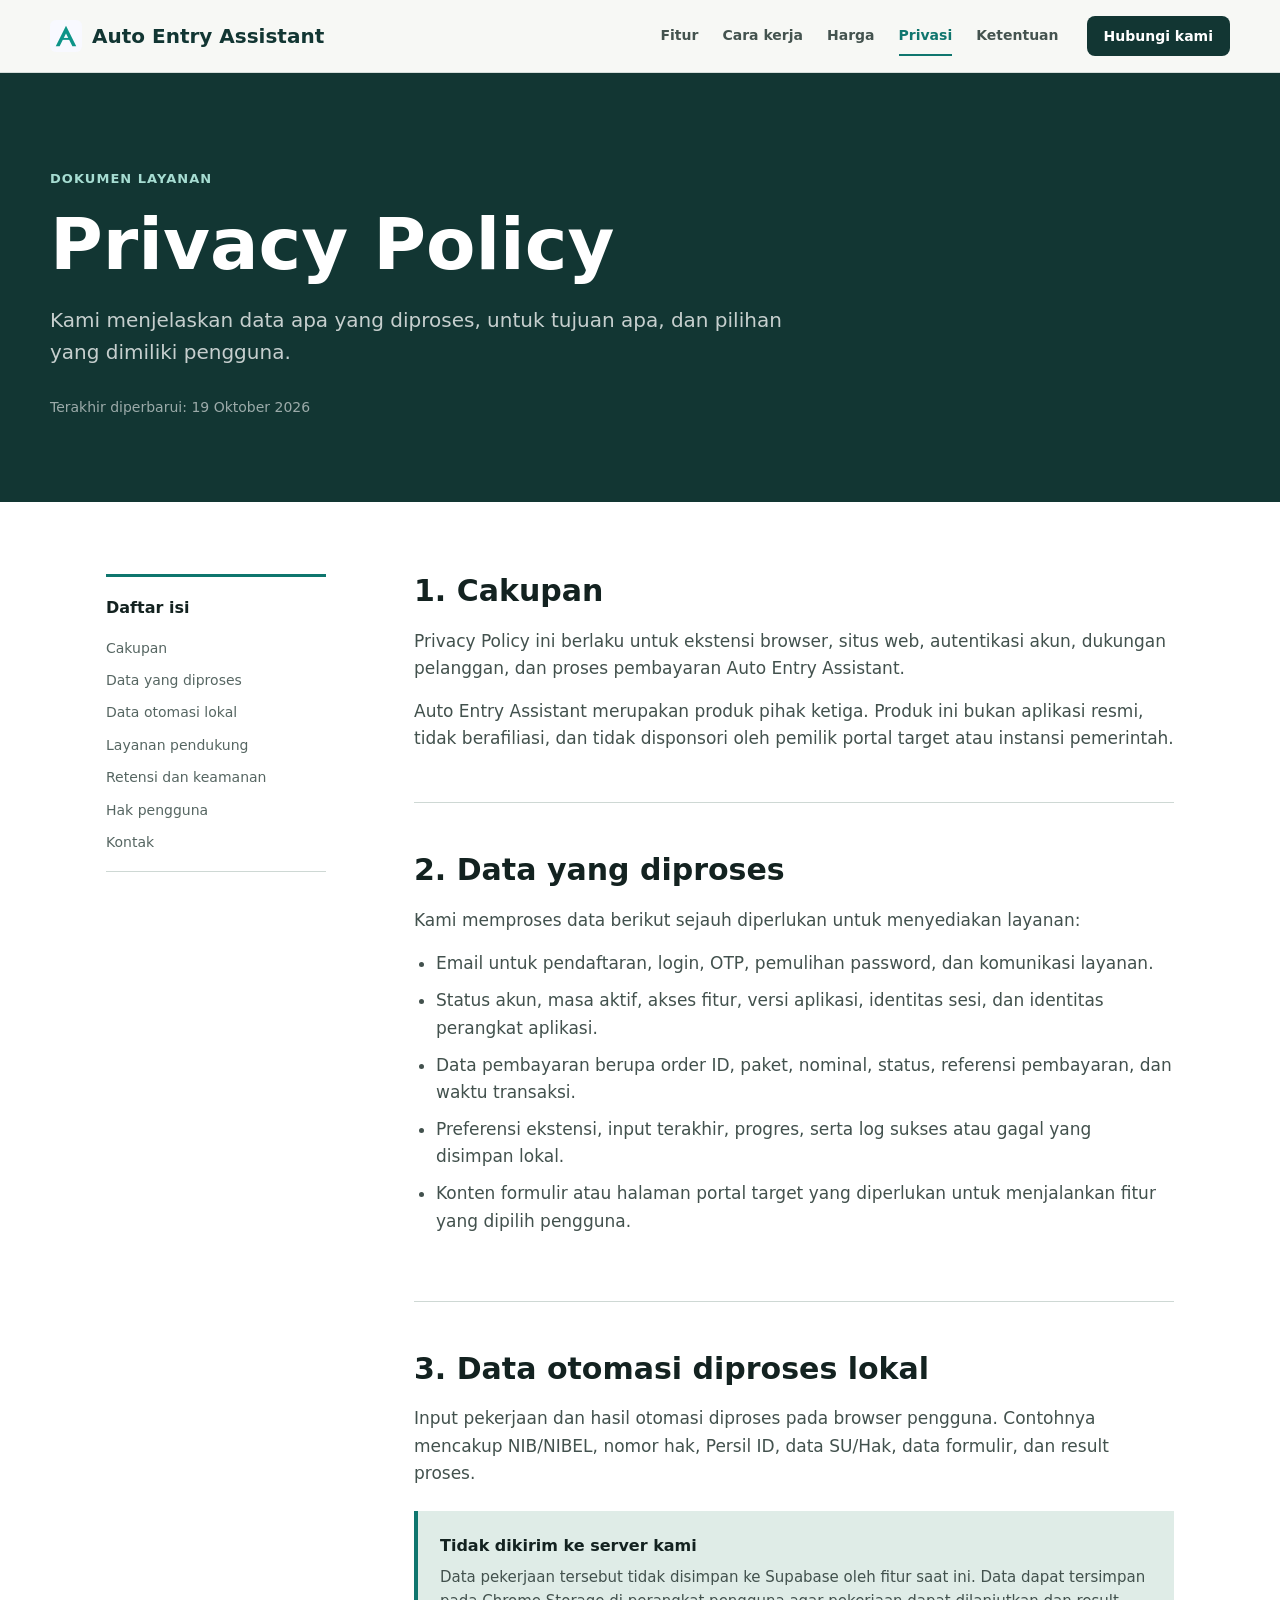
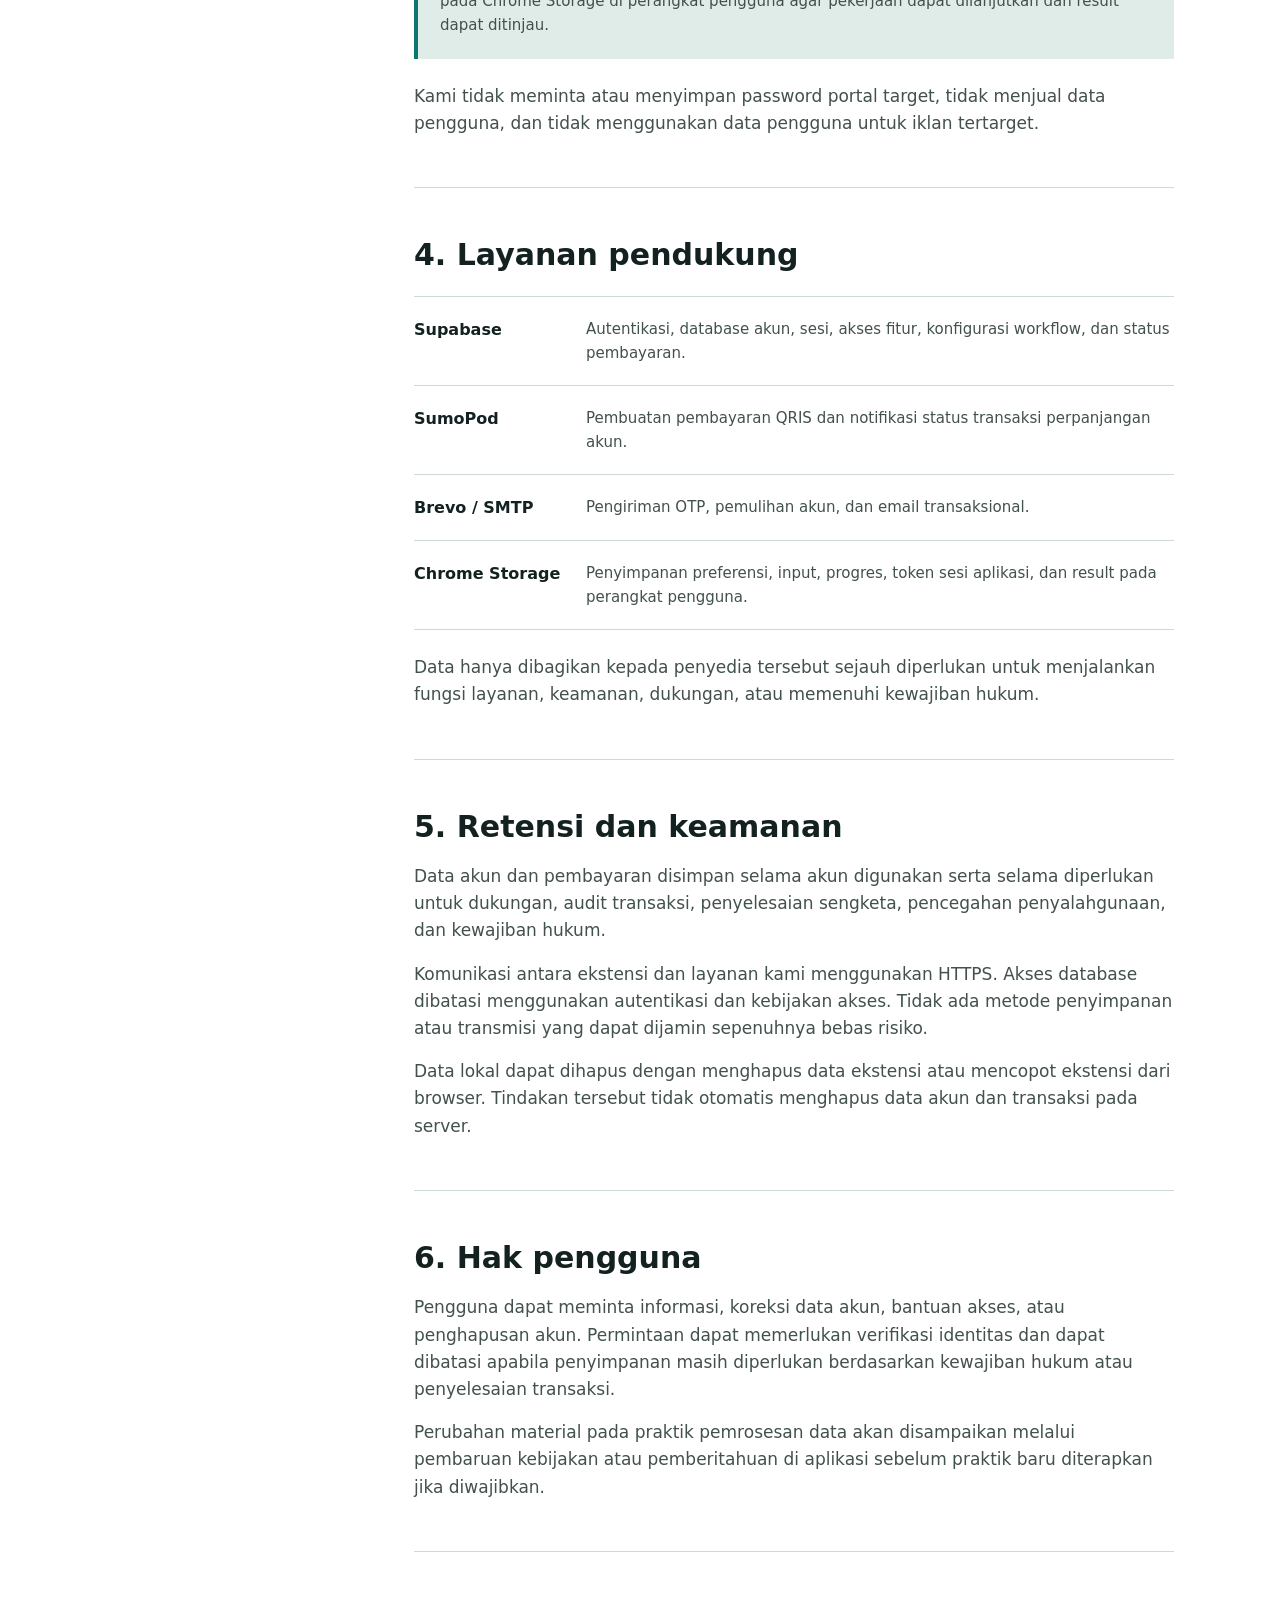
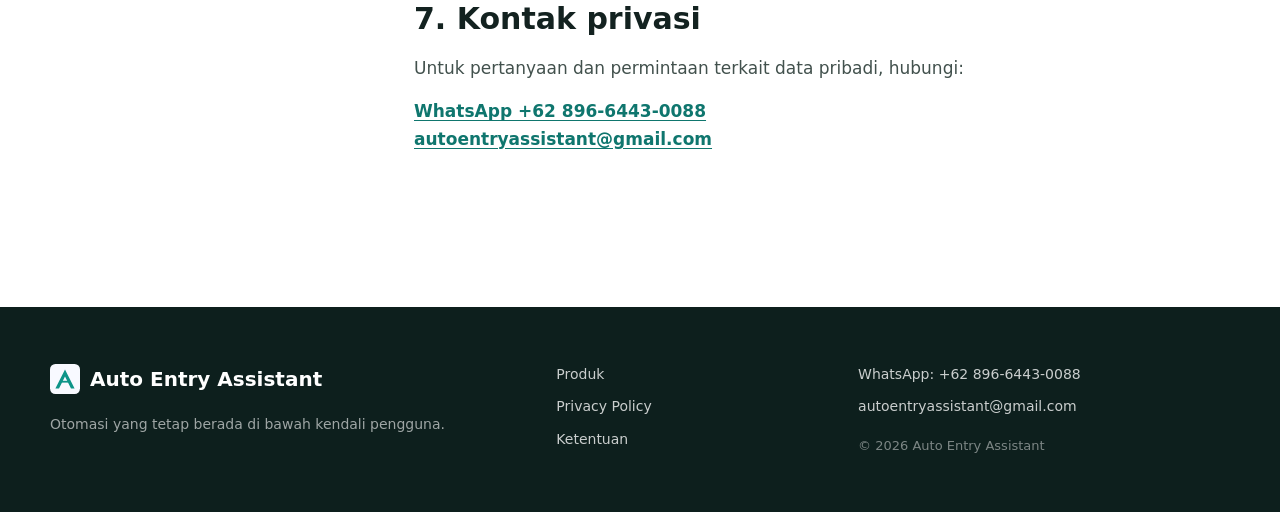
==== commit 6b4a6eba: "Update website v8.0.0 Update website v8.0.0" ====
--- a/privacy-policy.html
+++ b/privacy-policy.html
@@ -3,216 +3,106 @@
   <head>
     <meta charset="utf-8" />
     <meta name="viewport" content="width=device-width, initial-scale=1" />
+    <meta name="theme-color" content="#123633" />
     <title>Privacy Policy - Auto Entry Assistant</title>
-    <meta
-      name="description"
-      content="Privacy Policy Auto Entry Assistant untuk menjelaskan data yang diproses oleh extension dan layanan pendukungnya."
-    />
-    <link rel="stylesheet" href="styles.css" />
+    <meta name="description" content="Kebijakan privasi Auto Entry Assistant mengenai data akun, data lokal, pembayaran, dan layanan pendukung." />
+    <link rel="icon" type="image/svg+xml" href="favicon.svg?v=20261019" />
+    <link rel="stylesheet" href="styles.css?v=20261019-2" />
   </head>
   <body>
     <header class="site-header">
       <div class="header-inner">
-        <a class="brand" href="index.html" aria-label="Auto Entry Assistant">
-          <svg class="brand-mark" viewBox="0 0 100 100" aria-hidden="true">
-            <path d="M50 20L80 80H70L50 40L30 80H20L50 20Z" fill="#0d9488" />
-            <rect x="40" y="55" width="20" height="5" fill="#0d9488" />
-          </svg>
-          <span>Auto Entry Assistant</span>
-        </a>
-        <nav aria-label="Navigasi utama">
-          <a href="index.html">Produk</a>
-          <a class="active" href="privacy-policy.html">Privacy Policy</a>
-          <a href="terms.html">Terms</a>
+        <a class="brand" href="index.html" aria-label="Auto Entry Assistant, beranda"><img src="favicon.svg" alt="" width="32" height="32" /><span>Auto Entry Assistant</span></a>
+        <nav class="desktop-nav" aria-label="Navigasi utama">
+          <a href="index.html#fitur">Fitur</a><a href="index.html#cara-kerja">Cara kerja</a><a href="index.html#harga">Harga</a><a class="active" href="privacy-policy.html">Privasi</a><a href="terms.html">Ketentuan</a>
         </nav>
-        <a
-          class="header-cta"
-          href="https://chromewebstore.google.com/detail/hfgamchafmifeeedlchlpnbcmllpcbfe?utm_source=item-share-cb"
-          target="_blank"
-          rel="noopener"
-        >
-          Install Extension
-        </a>
+        <a class="button button-small button-install" href="https://wa.me/6289664430088?text=Halo%20Auto%20Entry%20Assistant%2C%20saya%20butuh%20bantuan." target="_blank" rel="noopener">Hubungi kami</a>
       </div>
     </header>
 
-    <main class="page-shell legal-page">
-      <section class="legal-intro">
-        <h1>Privacy Policy</h1>
-        <p>Terakhir diperbarui: <strong>10 Mei 2026</strong></p>
-        <p>
-          Auto Entry Assistant memproses data pengguna untuk kebutuhan akun, login,
-          akses menu, validasi masa aktif, pembayaran, dan pengoperasian fitur automation.
-        </p>
-      </section>
+    <main class="legal-main">
+      <header class="legal-hero">
+        <div class="section-inner">
+          <p class="eyebrow">Dokumen layanan</p>
+          <h1>Privacy Policy</h1>
+          <p>Kami menjelaskan data apa yang diproses, untuk tujuan apa, dan pilihan yang dimiliki pengguna.</p>
+          <span>Terakhir diperbarui: 19 Oktober 2026</span>
+        </div>
+      </header>
 
-      <section class="privacy-grid">
-        <article class="legal-card wide-card">
-          <div class="section-heading">
-            <span class="icon-tile">
-              <svg viewBox="0 0 24 24" aria-hidden="true">
-                <ellipse cx="12" cy="6" rx="7" ry="3" />
-                <path d="M5 6v6c0 1.7 3.1 3 7 3s7-1.3 7-3V6" />
-                <path d="M5 12v6c0 1.7 3.1 3 7 3s7-1.3 7-3v-6" />
-              </svg>
-            </span>
-            <h2>Data Yang Diproses</h2>
-          </div>
-          <p>Kami memproses data berikut untuk menjalankan layanan:</p>
-          <ul class="check-list">
-            <li>Email pengguna untuk akun, login, OTP, pemulihan password, dan komunikasi layanan.</li>
-            <li>Status akun, masa aktif, akses menu, versi aplikasi, dan informasi session device.</li>
-            <li>Data order pembayaran seperti paket, nominal, status pembayaran, dan waktu transaksi.</li>
-            <li>Preferensi lokal extension seperti mode run, rentang play, dan pengaturan menu.</li>
-          </ul>
+      <div class="section-inner legal-layout">
+        <aside class="legal-toc" aria-label="Daftar isi">
+          <strong>Daftar isi</strong>
+          <a href="#cakupan">Cakupan</a><a href="#data">Data yang diproses</a><a href="#lokal">Data otomasi lokal</a><a href="#layanan">Layanan pendukung</a><a href="#retensi">Retensi dan keamanan</a><a href="#hak">Hak pengguna</a><a href="#kontak">Kontak</a>
+        </aside>
+
+        <article class="legal-content">
+          <section id="cakupan">
+            <h2>1. Cakupan</h2>
+            <p>Privacy Policy ini berlaku untuk ekstensi browser, situs web, autentikasi akun, dukungan pelanggan, dan proses pembayaran Auto Entry Assistant.</p>
+            <p>Auto Entry Assistant merupakan produk pihak ketiga. Produk ini bukan aplikasi resmi, tidak berafiliasi, dan tidak disponsori oleh pemilik portal target atau instansi pemerintah.</p>
+          </section>
+
+          <section id="data">
+            <h2>2. Data yang diproses</h2>
+            <p>Kami memproses data berikut sejauh diperlukan untuk menyediakan layanan:</p>
+            <ul>
+              <li>Email untuk pendaftaran, login, OTP, pemulihan password, dan komunikasi layanan.</li>
+              <li>Status akun, masa aktif, akses fitur, versi aplikasi, identitas sesi, dan identitas perangkat aplikasi.</li>
+              <li>Data pembayaran berupa order ID, paket, nominal, status, referensi pembayaran, dan waktu transaksi.</li>
+              <li>Preferensi ekstensi, input terakhir, progres, serta log sukses atau gagal yang disimpan lokal.</li>
+              <li>Konten formulir atau halaman portal target yang diperlukan untuk menjalankan fitur yang dipilih pengguna.</li>
+            </ul>
+          </section>
+
+          <section id="lokal">
+            <h2>3. Data otomasi diproses lokal</h2>
+            <p>Input pekerjaan dan hasil otomasi diproses pada browser pengguna. Contohnya mencakup NIB/NIBEL, nomor hak, Persil ID, data SU/Hak, data formulir, dan result proses.</p>
+            <div class="legal-callout">
+              <strong>Tidak dikirim ke server kami</strong>
+              <p>Data pekerjaan tersebut tidak disimpan ke Supabase oleh fitur saat ini. Data dapat tersimpan pada Chrome Storage di perangkat pengguna agar pekerjaan dapat dilanjutkan dan result dapat ditinjau.</p>
+            </div>
+            <p>Kami tidak meminta atau menyimpan password portal target, tidak menjual data pengguna, dan tidak menggunakan data pengguna untuk iklan tertarget.</p>
+          </section>
+
+          <section id="layanan">
+            <h2>4. Layanan pendukung</h2>
+            <div class="legal-service-list">
+              <div><strong>Supabase</strong><p>Autentikasi, database akun, sesi, akses fitur, konfigurasi workflow, dan status pembayaran.</p></div>
+              <div><strong>SumoPod</strong><p>Pembuatan pembayaran QRIS dan notifikasi status transaksi perpanjangan akun.</p></div>
+              <div><strong>Brevo / SMTP</strong><p>Pengiriman OTP, pemulihan akun, dan email transaksional.</p></div>
+              <div><strong>Chrome Storage</strong><p>Penyimpanan preferensi, input, progres, token sesi aplikasi, dan result pada perangkat pengguna.</p></div>
+            </div>
+            <p>Data hanya dibagikan kepada penyedia tersebut sejauh diperlukan untuk menjalankan fungsi layanan, keamanan, dukungan, atau memenuhi kewajiban hukum.</p>
+          </section>
+
+          <section id="retensi">
+            <h2>5. Retensi dan keamanan</h2>
+            <p>Data akun dan pembayaran disimpan selama akun digunakan serta selama diperlukan untuk dukungan, audit transaksi, penyelesaian sengketa, pencegahan penyalahgunaan, dan kewajiban hukum.</p>
+            <p>Komunikasi antara ekstensi dan layanan kami menggunakan HTTPS. Akses database dibatasi menggunakan autentikasi dan kebijakan akses. Tidak ada metode penyimpanan atau transmisi yang dapat dijamin sepenuhnya bebas risiko.</p>
+            <p>Data lokal dapat dihapus dengan menghapus data ekstensi atau mencopot ekstensi dari browser. Tindakan tersebut tidak otomatis menghapus data akun dan transaksi pada server.</p>
+          </section>
+
+          <section id="hak">
+            <h2>6. Hak pengguna</h2>
+            <p>Pengguna dapat meminta informasi, koreksi data akun, bantuan akses, atau penghapusan akun. Permintaan dapat memerlukan verifikasi identitas dan dapat dibatasi apabila penyimpanan masih diperlukan berdasarkan kewajiban hukum atau penyelesaian transaksi.</p>
+            <p>Perubahan material pada praktik pemrosesan data akan disampaikan melalui pembaruan kebijakan atau pemberitahuan di aplikasi sebelum praktik baru diterapkan jika diwajibkan.</p>
+          </section>
+
+          <section id="kontak">
+            <h2>7. Kontak privasi</h2>
+            <p>Untuk pertanyaan dan permintaan terkait data pribadi, hubungi:</p>
+            <p><a href="https://wa.me/6289664430088" target="_blank" rel="noopener">WhatsApp +62 896-6443-0088</a><br /><a href="mailto:autoentryassistant@gmail.com">autoentryassistant@gmail.com</a></p>
+          </section>
         </article>
-
-        <article class="legal-card tinted-card">
-          <div class="section-heading">
-            <span class="icon-tile danger">
-              <svg viewBox="0 0 24 24" aria-hidden="true">
-                <circle cx="12" cy="12" r="9" />
-                <path d="M8 8l8 8" />
-              </svg>
-            </span>
-            <h2>Hal Yang Tidak Kami Lakukan</h2>
-          </div>
-          <ul class="cross-list">
-            <li>Kami tidak menjual data pengguna.</li>
-            <li>Kami tidak meminta atau menyimpan password sistem target milik pengguna.</li>
-            <li>Kami tidak menjalankan arbitrary remote JavaScript dari backend.</li>
-          </ul>
-          <p class="small-note">
-            Konfigurasi workflow dari backend digunakan sebagai data selector dan pengaturan,
-            bukan kode jarak jauh.
-          </p>
-        </article>
-      </section>
-
-      <section class="legal-card automation-card">
-        <div class="section-heading">
-          <span class="icon-tile mint">
-            <svg viewBox="0 0 24 24" aria-hidden="true">
-              <path d="M7 8V5m10 3V5M5 11h14" />
-              <rect x="4" y="7" width="16" height="13" rx="2" />
-              <path d="M9 15l2 2 4-5" />
-            </svg>
-          </span>
-          <h2>Data Automation</h2>
-        </div>
-        <div class="split-content">
-          <div>
-            <p>Input automation dan result diproses lokal di browser pengguna:</p>
-            <ul>
-              <li>NIB/NIBEL</li>
-              <li>Nomor hak</li>
-              <li>Persil ID</li>
-              <li>Data SU/Hak</li>
-              <li>Log sukses atau gagal</li>
-            </ul>
-          </div>
-          <aside class="callout">
-            <svg viewBox="0 0 24 24" aria-hidden="true">
-              <path d="M4 8.5A5.5 5.5 0 0 1 14.5 6" />
-              <path d="M18 18.5A4.5 4.5 0 0 0 17 10" />
-              <path d="M3 3l18 18" />
-            </svg>
-            <p>
-              Saat ini data automation tidak disimpan ke server kami. Jika di kemudian
-              hari tersedia fitur penyimpanan cloud, pengguna akan diberitahu dengan jelas.
-            </p>
-          </aside>
-        </div>
-      </section>
-
-      <section class="privacy-grid lower-grid">
-        <article class="legal-card wide-card">
-          <div class="section-heading">
-            <span class="icon-tile">
-              <svg viewBox="0 0 24 24" aria-hidden="true">
-                <path d="M12 3l8 4-8 4-8-4 8-4z" />
-                <path d="M4 12l8 4 8-4" />
-                <path d="M4 17l8 4 8-4" />
-              </svg>
-            </span>
-            <h2>Layanan Pendukung</h2>
-          </div>
-          <div class="service-grid">
-            <div>
-              <h3>Supabase</h3>
-              <p>Untuk autentikasi, database akun, akses menu, session, dan konfigurasi workflow.</p>
-            </div>
-            <div>
-              <h3>Midtrans</h3>
-              <p>Untuk pemrosesan pembayaran perpanjangan akun.</p>
-            </div>
-            <div>
-              <h3>Brevo / SMTP</h3>
-              <p>Untuk pengiriman OTP dan email transaksional.</p>
-            </div>
-            <div>
-              <h3>Chrome Storage</h3>
-              <p>Untuk menyimpan pengaturan lokal di browser pengguna.</p>
-            </div>
-          </div>
-        </article>
-
-        <div class="side-stack">
-          <article class="legal-card small-card">
-            <h2>Pembagian Data</h2>
-            <p>
-              Data dapat diproses oleh layanan pendukung sejauh diperlukan untuk login,
-              pengiriman email, validasi akun, dan pembayaran.
-            </p>
-            <p><strong>Kami tidak membagikan data kepada pihak lain untuk penjualan data atau iklan.</strong></p>
-          </article>
-          <article class="legal-card small-card">
-            <h2>Retensi Data</h2>
-            <p>
-              Data akun dan pembayaran disimpan selama diperlukan untuk operasional layanan,
-              dukungan pengguna, audit pembayaran, dan kepatuhan hukum yang berlaku.
-            </p>
-            <p>Data lokal di Chrome Storage dapat dihapus oleh pengguna dari browser.</p>
-          </article>
-        </div>
-      </section>
-
-      <section class="contact-band">
-        <div>
-          <h2>Hak Pengguna & Privasi</h2>
-          <p>
-            Pengguna dapat meminta bantuan terkait data akun, koreksi data, atau penghapusan
-            akun dengan menghubungi kontak resmi privasi kami.
-          </p>
-        </div>
-        <a href="mailto:autoentryassistant@gmail.com">
-          <svg viewBox="0 0 24 24" aria-hidden="true">
-            <rect x="3" y="5" width="18" height="14" rx="2" />
-            <path d="M4 7l8 6 8-6" />
-          </svg>
-          autoentryassistant@gmail.com
-        </a>
-      </section>
+      </div>
     </main>
 
     <footer class="site-footer">
-      <div class="footer-inner">
-        <div>
-          <a class="brand footer-brand" href="index.html">
-            <svg class="brand-mark" viewBox="0 0 100 100" aria-hidden="true">
-              <path d="M50 20L80 80H70L50 40L30 80H20L50 20Z" fill="#0d9488" />
-              <rect x="40" y="55" width="20" height="5" fill="#0d9488" />
-            </svg>
-            <span>Auto Entry Assistant</span>
-          </a>
-          <p>© 2026 Auto Entry Assistant. All rights reserved. Precision automation for modern workflows.</p>
-        </div>
-        <nav aria-label="Navigasi footer">
-          <a href="index.html">Produk</a>
-          <a href="privacy-policy.html">Privacy Policy</a>
-          <a href="terms.html">Terms</a>
-          <a href="mailto:autoentryassistant@gmail.com">Contact Us</a>
-        </nav>
+      <div class="section-inner footer-grid">
+        <div><a class="brand footer-brand" href="index.html"><img src="favicon.svg" alt="" width="30" height="30" /><span>Auto Entry Assistant</span></a><p>Otomasi yang tetap berada di bawah kendali pengguna.</p></div>
+        <nav aria-label="Navigasi footer"><a href="index.html">Produk</a><a href="privacy-policy.html">Privacy Policy</a><a href="terms.html">Ketentuan</a></nav>
+        <div class="footer-contact"><a href="https://wa.me/6289664430088" target="_blank" rel="noopener">WhatsApp: +62 896-6443-0088</a><a href="mailto:autoentryassistant@gmail.com">autoentryassistant@gmail.com</a><span>© 2026 Auto Entry Assistant</span></div>
       </div>
     </footer>
   </body>
--- a/styles.css
+++ b/styles.css
@@ -1,767 +1,235 @@
 :root {
   color-scheme: light;
-  --background: #f8f9ff;
-  --surface: #ffffff;
-  --surface-low: #eff4ff;
-  --surface-container: #e5eeff;
-  --surface-high: #dce9ff;
-  --text: #0b1c30;
-  --muted: #3d4947;
-  --secondary: #565e74;
-  --primary: #00685f;
-  --primary-hover: #008378;
-  --teal: #0d9488;
-  --border: rgba(109, 122, 119, 0.28);
-  --border-strong: #bcc9c6;
-  --danger: #ba1a1a;
-  --danger-soft: #ffdad6;
-  --shadow: 0 4px 6px -1px rgba(0, 0, 0, 0.05), 0 2px 4px -2px rgba(0, 0, 0, 0.05);
-  --shadow-hover: 0 10px 15px -3px rgba(13, 148, 136, 0.1);
+  --ink: #132220;
+  --muted: #566662;
+  --paper: #f7f8f5;
+  --white: #ffffff;
+  --forest: #123633;
+  --forest-2: #0d514a;
+  --teal: #0f766e;
+  --mint: #dfece7;
+  --blue: #e7edf5;
+  --coral: #e76f51;
+  --coral-dark: #bd4c32;
+  --gold: #e9b949;
+  --line: #ced8d4;
+  --max: 1180px;
   --radius: 8px;
-  --radius-lg: 16px;
-  --max-width: 1200px;
   font-family: Inter, ui-sans-serif, system-ui, -apple-system, BlinkMacSystemFont, "Segoe UI", sans-serif;
 }
 
-* {
-  box-sizing: border-box;
-}
-
-html {
-  scroll-behavior: smooth;
-}
-
-body {
-  margin: 0;
-  background: var(--background);
-  color: var(--text);
-  font-size: 16px;
-  line-height: 1.5;
-}
-
-a {
-  color: var(--primary);
-  text-decoration: none;
-}
-
-a:hover {
-  color: var(--primary-hover);
-}
-
-svg {
-  display: block;
-}
+* { box-sizing: border-box; }
+html { scroll-behavior: smooth; scroll-padding-top: 88px; }
+body { margin: 0; background: var(--paper); color: var(--ink); font-size: 16px; line-height: 1.6; }
+a { color: inherit; text-decoration: none; }
+img, svg { display: block; }
+h1, h2, h3, p { margin: 0; }
+h1, h2, h3 { line-height: 1.12; letter-spacing: 0; }
+h2 { font-size: clamp(32px, 4vw, 52px); }
+h3 { font-size: 20px; }
+
+.section-inner,
+.header-inner,
+.hero-inner { width: min(var(--max), calc(100% - 48px)); margin: 0 auto; }
 
 .site-header {
-  position: fixed;
+  position: sticky;
   top: 0;
-  z-index: 20;
-  width: 100%;
-  background: rgba(248, 249, 255, 0.9);
-  border-bottom: 1px solid rgba(188, 201, 198, 0.35);
-  box-shadow: var(--shadow);
-  backdrop-filter: blur(8px);
-}
-
-.header-inner,
-.page-shell,
-.footer-inner {
-  width: min(var(--max-width), calc(100% - 64px));
-  margin: 0 auto;
-}
-
-.header-inner {
-  display: flex;
-  align-items: center;
-  justify-content: space-between;
-  gap: 24px;
-  min-height: 80px;
-}
-
-.brand {
-  display: inline-flex;
-  align-items: center;
-  gap: 12px;
-  color: var(--primary);
-  font-weight: 800;
-  font-size: 24px;
-  line-height: 1;
-}
-
-.brand-mark {
-  width: 32px;
-  height: 32px;
-  flex: 0 0 auto;
-}
-
-nav {
-  display: flex;
-  align-items: center;
-  gap: 28px;
-}
-
-nav a {
-  color: var(--secondary);
-  font-size: 14px;
-  font-weight: 600;
-  padding: 6px 0;
-  transition: color 0.2s ease;
-}
-
-nav a.active {
-  color: var(--primary);
-  border-bottom: 2px solid var(--primary);
-  font-weight: 800;
-}
-
-.header-cta,
-.button {
-  display: inline-flex;
-  align-items: center;
-  justify-content: center;
-  border-radius: var(--radius);
-  font-weight: 700;
-  transition: background 0.2s ease, color 0.2s ease, border-color 0.2s ease, transform 0.15s ease, box-shadow 0.2s ease;
-}
-
-.header-cta {
-  min-height: 40px;
-  padding: 0 20px;
-  background: var(--primary);
-  color: #ffffff;
-  box-shadow: var(--shadow);
-}
-
-.header-cta:hover,
-.button.primary:hover {
-  background: var(--primary-hover);
-  color: #ffffff;
-  box-shadow: var(--shadow-hover);
-}
-
-.header-cta:active,
-.button:active {
-  transform: scale(0.98);
-}
-
-.page-shell {
-  padding-top: 128px;
-  padding-bottom: 72px;
-}
-
-.hero-card {
-  position: relative;
-  overflow: hidden;
-  min-height: 372px;
-  display: grid;
-  place-items: center;
-  text-align: center;
-  background: var(--surface);
-  border: 1px solid var(--border);
-  border-radius: var(--radius-lg);
-  box-shadow: var(--shadow);
-}
-
-.hero-glow {
-  position: absolute;
-  inset: 0;
-  background: linear-gradient(135deg, rgba(211, 228, 254, 0.6), transparent 58%);
-  pointer-events: none;
-}
-
-.hero-content {
-  position: relative;
-  z-index: 1;
-  width: min(760px, 100%);
-  padding: 56px 32px;
-}
-
-.status-pill {
-  display: inline-flex;
-  align-items: center;
-  justify-content: center;
-  padding: 4px 14px;
-  border-radius: 999px;
-  background: rgba(107, 119, 117, 0.11);
-  color: #6b7775;
-  font-size: 12px;
-  font-weight: 800;
-  letter-spacing: 0.06em;
-  text-transform: uppercase;
-}
-
-h1,
-h2,
-h3,
-p {
-  margin: 0;
-}
-
-h1,
-h2,
-h3,
-.brand {
-  font-family: "Hanken Grotesk", Inter, ui-sans-serif, system-ui, sans-serif;
-}
-
-h1 {
-  margin-top: 24px;
-  font-size: clamp(40px, 5vw, 56px);
-  line-height: 1.1;
-  letter-spacing: -0.02em;
-}
-
-.hero-content p {
-  margin: 28px auto 0;
-  color: var(--secondary);
-  font-size: 20px;
-  line-height: 1.65;
-}
-
-.hero-actions {
-  display: flex;
-  flex-wrap: wrap;
-  justify-content: center;
-  gap: 16px;
-  margin-top: 42px;
-}
-
-.button {
-  min-height: 58px;
-  padding: 0 42px;
-}
-
-.button.primary {
-  background: var(--primary);
-  color: #ffffff;
-}
-
-.button.secondary {
-  border: 2px solid var(--primary);
-  color: var(--primary);
-  background: transparent;
-}
-
-.button.secondary:hover {
-  background: var(--surface-container);
-}
-
-.summary-grid {
-  display: grid;
-  grid-template-columns: 1fr 2fr;
-  gap: 24px;
-  margin-top: 44px;
-}
-
-.price-card,
-.status-card,
-.feature-card,
-.notice-grid article,
-.legal-card,
-.payment-panel,
-.disclaimer-panel {
-  background: var(--surface);
-  border: 1px solid var(--border);
-  border-radius: var(--radius-lg);
-  box-shadow: var(--shadow);
-}
-
-.price-card {
-  position: relative;
-  overflow: hidden;
-  display: flex;
-  flex-direction: column;
-  min-height: 200px;
-  padding: 28px;
-}
-
-.top-accent {
-  position: absolute;
-  top: 0;
-  left: 0;
-  width: 100%;
-  height: 4px;
-  background: var(--primary);
-}
-
-.price-card h2,
-.feature-card h2,
-.notice-grid h2,
-.legal-card h2,
-.payment-panel h2,
-.disclaimer-panel h2 {
-  font-size: 24px;
-  line-height: 1.25;
-}
-
-.price {
-  margin-top: 12px;
-  color: var(--primary);
-  font-size: 32px;
-  font-weight: 700;
-  line-height: 1.2;
-}
-
-.price-note,
-.price-card p:last-child,
-.status-card p,
-.feature-item p,
-.notice-grid p,
-.legal-intro p,
-.legal-card p,
-.legal-card li,
-.payment-panel p,
-.disclaimer-panel p,
-.site-footer p {
-  color: var(--secondary);
-}
-
-.price-card p:last-child {
-  margin-top: auto;
-  font-size: 18px;
-}
-
-.status-card {
-  padding: 28px;
-}
-
-.section-heading {
-  display: flex;
-  align-items: center;
-  gap: 12px;
-  margin-bottom: 18px;
-}
-
-.icon-round,
-.icon-tile,
-.icon-line,
-.feature-icon {
-  color: var(--primary);
-  flex: 0 0 auto;
-}
-
-.icon-round svg,
-.icon-line svg,
-.feature-icon svg {
-  width: 24px;
-  height: 24px;
-  fill: none;
-  stroke: currentColor;
-  stroke-width: 1.8;
-  stroke-linecap: round;
-  stroke-linejoin: round;
-}
-
-.icon-tile {
-  display: inline-grid;
-  place-items: center;
-  width: 40px;
-  height: 40px;
-  border-radius: var(--radius);
-  background: var(--surface-container);
-}
-
-.icon-tile svg {
-  width: 22px;
-  height: 22px;
-  fill: none;
-  stroke: currentColor;
-  stroke-width: 1.8;
-  stroke-linecap: round;
-  stroke-linejoin: round;
-}
-
-.icon-tile.danger,
-.icon-line.danger {
-  color: var(--danger);
-}
-
-.icon-tile.danger {
-  background: var(--danger-soft);
-}
-
-.icon-tile.mint {
-  background: #d8e5e2;
-}
-
-.feature-card {
-  margin-top: 16px;
-  padding: 28px;
-}
-
-.feature-grid {
-  display: grid;
-  grid-template-columns: repeat(2, minmax(0, 1fr));
-  gap: 18px;
-  margin-top: 28px;
-}
-
-.feature-item {
-  display: flex;
-  align-items: center;
-  gap: 20px;
-  min-height: 76px;
-  padding: 20px;
-  background: var(--background);
-  border-radius: var(--radius);
-}
-
-.feature-item h3 {
-  font-size: 16px;
-  font-weight: 600;
-}
-
-.feature-item p {
-  margin-top: 4px;
-  font-size: 14px;
-  font-weight: 500;
-}
-
-.notice-grid {
-  display: grid;
-  grid-template-columns: repeat(2, minmax(0, 1fr));
-  gap: 24px;
-  margin-top: 16px;
-}
-
-.notice-grid article {
-  padding: 28px;
-}
-
-.notice-grid h2 {
-  color: #a00000;
-  font-size: 14px;
-  letter-spacing: 0.08em;
-  text-transform: uppercase;
-}
-
-.notice-grid p {
-  margin-top: 16px;
-  font-size: 18px;
-}
-
-.site-footer {
-  background: var(--surface);
-  border-top: 1px solid rgba(188, 201, 198, 0.35);
-  padding: 48px 0;
-}
-
-.footer-inner {
-  display: flex;
-  justify-content: space-between;
-  gap: 48px;
-}
-
-.footer-brand {
-  margin-bottom: 18px;
-}
-
-.site-footer p {
-  max-width: 360px;
-  margin-top: 12px;
-  font-size: 14px;
-}
-
-.site-footer nav {
-  align-items: flex-start;
-  gap: 18px;
-}
-
-.legal-page {
-  padding-top: 112px;
-}
-
-.legal-intro {
-  max-width: 760px;
-  margin-bottom: 48px;
-}
-
-.legal-intro h1 {
-  margin-top: 0;
-}
-
-.legal-intro p {
-  margin-top: 18px;
-  font-size: 18px;
-}
-
-.legal-intro strong {
-  color: var(--primary);
-}
-
-.privacy-grid {
-  display: grid;
-  grid-template-columns: 2fr 1fr;
-  gap: 24px;
-}
-
-.legal-card,
-.payment-panel,
-.disclaimer-panel {
-  padding: 28px;
-}
-
-.legal-card:hover {
-  box-shadow: var(--shadow-hover);
-}
-
-.tinted-card {
-  background: var(--surface-container);
-}
-
-.automation-card,
-.lower-grid {
-  margin-top: 24px;
-}
-
-.split-content {
-  display: grid;
-  grid-template-columns: 1fr 1fr;
-  gap: 32px;
-  align-items: center;
-}
-
-.callout {
-  display: flex;
-  gap: 16px;
-  min-height: 148px;
-  align-items: flex-start;
-  padding: 22px;
-  border: 1px solid var(--border);
-  border-radius: var(--radius);
-}
-
-.callout svg,
-.contact-band svg {
-  width: 24px;
-  height: 24px;
-  color: var(--primary);
-  fill: none;
-  stroke: currentColor;
-  stroke-width: 1.8;
-  stroke-linecap: round;
-  stroke-linejoin: round;
-}
-
-.check-list,
-.cross-list {
-  display: grid;
-  gap: 12px;
-  list-style: none;
-  margin: 18px 0 0;
-  padding: 0;
-}
-
-.check-list li,
-.cross-list li {
-  position: relative;
-  padding-left: 30px;
-}
-
-.check-list li::before,
-.cross-list li::before {
-  position: absolute;
-  left: 0;
-  top: 1px;
-  font-weight: 800;
-}
-
-.check-list li::before {
-  content: "✓";
-  color: var(--primary);
-}
-
-.cross-list li::before {
-  content: "×";
-  color: var(--danger);
-}
-
-.small-note {
-  margin-top: 18px;
-  font-size: 14px;
-}
-
-.service-grid {
-  display: grid;
-  grid-template-columns: repeat(2, minmax(0, 1fr));
-  gap: 16px;
-}
-
-.service-grid div {
-  min-height: 90px;
-  padding: 18px;
-  border: 1px solid var(--border);
-  border-radius: var(--radius);
-}
-
-.service-grid h3 {
-  color: var(--primary);
-  font-size: 16px;
-}
-
-.service-grid p,
-.side-stack p {
-  margin-top: 8px;
-  font-size: 14px;
-}
-
-.side-stack {
-  display: grid;
-  gap: 24px;
-}
-
-.contact-band {
-  display: flex;
-  align-items: center;
-  justify-content: space-between;
-  gap: 32px;
-  margin-top: 32px;
-  padding: 28px;
-  border-radius: var(--radius-lg);
-  background: linear-gradient(135deg, var(--teal), var(--primary));
-  color: #ffffff;
-}
-
-.contact-band p {
-  max-width: 680px;
-  margin-top: 10px;
-  color: rgba(255, 255, 255, 0.88);
-}
-
-.contact-band a {
-  display: inline-flex;
-  align-items: center;
-  gap: 10px;
-  padding: 14px 18px;
-  border: 1px solid rgba(255, 255, 255, 0.32);
-  border-radius: var(--radius);
-  color: #ffffff;
-  font-weight: 800;
-  white-space: nowrap;
-}
-
-.contact-band svg {
-  color: #ffffff;
-}
-
-.terms-layout {
-  display: grid;
-  grid-template-columns: 2fr 1fr;
-  gap: 28px;
-}
-
-.terms-main,
-.terms-side {
-  display: grid;
-  gap: 24px;
-  align-content: start;
-}
-
-.danger-card {
-  border-color: rgba(186, 26, 26, 0.25);
-}
-
-.payment-panel {
-  background: linear-gradient(135deg, var(--teal), var(--primary));
-  color: #ffffff;
-}
-
-.payment-panel p {
-  color: rgba(255, 255, 255, 0.9);
-  font-weight: 600;
-}
-
-.payment-price {
-  margin: 18px 0;
-  color: #ffffff !important;
-  font-size: 34px;
-  font-weight: 800;
-}
-
-.payment-price span {
-  font-size: 18px;
-  font-weight: 500;
-}
-
-.payment-panel hr {
-  border: 0;
-  border-top: 1px solid rgba(255, 255, 255, 0.22);
-  margin: 20px 0;
-}
-
-.disclaimer-panel {
-  background: var(--surface-container);
-}
-
-@media (max-width: 820px) {
-  .header-inner,
-  .page-shell,
-  .footer-inner {
-    width: min(100% - 32px, var(--max-width));
-  }
-
-  .header-inner {
-    min-height: auto;
-    flex-wrap: wrap;
-    padding: 16px 0;
-  }
-
-  .brand {
-    font-size: 20px;
-  }
-
-  nav {
-    order: 3;
-    width: 100%;
-    justify-content: space-between;
-    gap: 12px;
-  }
-
-  .header-cta {
-    min-height: 36px;
-    padding: 0 14px;
-    font-size: 13px;
-  }
-
-  .page-shell {
-    padding-top: 144px;
-  }
-
-  .hero-content {
-    padding: 40px 20px;
-  }
-
-  .hero-content p {
-    font-size: 17px;
-  }
-
-  .button {
-    width: 100%;
-    min-height: 50px;
-    padding: 0 20px;
-  }
-
-  .summary-grid,
-  .feature-grid,
-  .notice-grid,
-  .privacy-grid,
-  .split-content,
-  .service-grid,
-  .terms-layout {
-    grid-template-columns: 1fr;
-  }
-
-  .footer-inner,
-  .contact-band {
-    flex-direction: column;
-    align-items: flex-start;
-  }
-
-  .site-footer nav {
-    display: grid;
-  }
-
-  .contact-band a {
-    white-space: normal;
-  }
-}
+  z-index: 30;
+  background: rgba(247, 248, 245, 0.96);
+  border-bottom: 1px solid rgba(206, 216, 212, 0.8);
+  backdrop-filter: blur(12px);
+}
+
+.header-inner { min-height: 72px; display: flex; align-items: center; justify-content: space-between; gap: 28px; }
+.brand { display: inline-flex; align-items: center; gap: 10px; color: var(--forest); font-weight: 800; font-size: 20px; white-space: nowrap; }
+.brand img { flex: 0 0 auto; }
+.desktop-nav { display: flex; align-items: center; gap: 24px; margin-left: auto; }
+.desktop-nav a { color: #44534f; font-size: 14px; font-weight: 650; padding: 8px 0; border-bottom: 2px solid transparent; }
+.desktop-nav a:hover, .desktop-nav a.active { color: var(--teal); border-color: var(--teal); }
+
+.button { min-height: 48px; display: inline-flex; align-items: center; justify-content: center; gap: 10px; padding: 0 22px; border: 1px solid transparent; border-radius: var(--radius); font-weight: 750; line-height: 1.2; transition: transform 160ms ease, background 160ms ease, border-color 160ms ease; }
+.button:hover { transform: translateY(-1px); }
+.button svg { width: 19px; height: 19px; fill: none; stroke: currentColor; stroke-width: 2; stroke-linecap: round; stroke-linejoin: round; }
+.button-small { min-height: 40px; padding: 0 16px; font-size: 14px; }
+.button-install { background: var(--forest); color: var(--white); }
+.button-install:hover { background: var(--forest-2); }
+
+.hero { position: relative; min-height: min(680px, calc(100svh - 92px)); display: flex; align-items: center; overflow: hidden; background: var(--forest); color: var(--white); }
+.hero-image, .hero-shade { position: absolute; inset: 0; }
+.hero-image { background: url("hero-product.webp?v=20261019-2") center / cover no-repeat; }
+.hero-shade { background: rgba(9, 36, 33, 0.28); }
+.hero-inner { position: relative; z-index: 2; padding: 88px 0 92px; }
+.hero-inner > * { max-width: 650px; }
+.eyebrow { color: #a6ddd2; font-size: 13px; font-weight: 800; letter-spacing: 0.08em; text-transform: uppercase; }
+.eyebrow.dark { color: var(--teal); }
+.hero h1 { margin-top: 16px; font-size: clamp(48px, 6vw, 80px); }
+.hero-lead { margin-top: 24px; color: rgba(255,255,255,0.85); font-size: clamp(18px, 2vw, 23px); line-height: 1.55; }
+.hero-actions { display: flex; flex-wrap: wrap; gap: 12px; margin-top: 34px; }
+.button-light { background: var(--white); color: var(--forest); }
+.button-light:hover { background: var(--mint); }
+.button-ghost { color: var(--white); border-color: rgba(255,255,255,0.48); background: rgba(255,255,255,0.06); }
+.button-ghost:hover { border-color: var(--white); background: rgba(255,255,255,0.12); }
+.hero-note { margin-top: 18px; color: rgba(255,255,255,0.68); font-size: 14px; }
+
+.trust-strip { background: var(--white); border-bottom: 1px solid var(--line); }
+.trust-grid { display: grid; grid-template-columns: repeat(4, 1fr); }
+.trust-grid div { min-height: 104px; padding: 24px 22px; border-right: 1px solid var(--line); }
+.trust-grid div:first-child { border-left: 1px solid var(--line); }
+.trust-grid strong, .trust-grid span { display: block; }
+.trust-grid strong { color: var(--forest); font-size: 15px; }
+.trust-grid span { margin-top: 5px; color: var(--muted); font-size: 13px; }
+
+.section { padding: 104px 0; }
+.feature-layout { display: grid; grid-template-columns: minmax(0, 0.86fr) minmax(0, 1.14fr); gap: 92px; align-items: start; }
+.section-copy { position: sticky; top: 112px; }
+.section-copy h2 { margin-top: 16px; }
+.section-copy > p:last-child { margin-top: 24px; color: var(--muted); font-size: 18px; }
+.feature-list { border-top: 1px solid var(--line); }
+.feature-list article { display: grid; grid-template-columns: 52px 1fr; gap: 20px; padding: 30px 0; border-bottom: 1px solid var(--line); }
+.feature-list article > span { display: grid; place-items: center; width: 38px; height: 38px; border-radius: 50%; background: var(--blue); color: var(--forest); font-size: 13px; font-weight: 800; }
+.feature-list p { margin-top: 8px; color: var(--muted); }
+
+.section-steps { background: var(--blue); }
+.section-heading-row { display: grid; grid-template-columns: 1.2fr 0.8fr; gap: 80px; align-items: end; }
+.section-heading-row h2 { margin-top: 16px; }
+.section-heading-row > p { color: var(--muted); font-size: 18px; }
+.steps { list-style: none; display: grid; grid-template-columns: repeat(3, 1fr); margin: 64px 0 0; padding: 0; border-top: 1px solid #bac7d6; }
+.steps li { min-height: 250px; padding: 32px 32px 24px 0; border-right: 1px solid #bac7d6; }
+.steps li + li { padding-left: 32px; }
+.steps li:last-child { border-right: 0; }
+.steps span { color: var(--coral-dark); font-size: 14px; font-weight: 850; }
+.steps h3 { margin-top: 42px; font-size: 27px; }
+.steps p { margin-top: 12px; color: var(--muted); }
+
+.section-pricing { background: var(--forest); color: var(--white); }
+.pricing-layout { display: grid; grid-template-columns: 1fr 0.9fr; gap: 96px; align-items: center; }
+.pricing-layout h2 { margin-top: 16px; }
+.pricing-copy { max-width: 600px; margin-top: 22px; color: rgba(255,255,255,0.72); font-size: 19px; }
+.price-box { padding: 36px; border: 1px solid rgba(255,255,255,0.24); border-radius: var(--radius); background: rgba(255,255,255,0.06); }
+.price-box > div span, .price-box > div strong, .price-box > div small { display: block; }
+.price-box > div span { color: #a6ddd2; font-weight: 700; }
+.price-box > div strong { margin-top: 10px; font-size: 46px; line-height: 1; }
+.price-box > div small { margin-top: 8px; color: rgba(255,255,255,0.68); font-size: 16px; }
+.price-box ul { display: grid; gap: 10px; margin: 28px 0; padding: 24px 0 0; border-top: 1px solid rgba(255,255,255,0.2); list-style: none; }
+.price-box li::before { content: "✓"; margin-right: 10px; color: var(--gold); font-weight: 900; }
+.button-coral { width: 100%; background: var(--coral); color: #1f2523; }
+.button-coral:hover { background: #f08a6f; }
+.price-box > p { margin-top: 14px; color: rgba(255,255,255,0.58); font-size: 12px; text-align: center; }
+
+.section-transparency { background: var(--white); }
+.transparency-layout { display: grid; grid-template-columns: 0.9fr 1.1fr; gap: 100px; }
+.transparency-layout h2 { margin-top: 16px; }
+.transparency-copy { padding-left: 32px; border-left: 4px solid var(--coral); }
+.transparency-copy p { color: var(--muted); font-size: 18px; }
+.transparency-copy p + p { margin-top: 18px; }
+.transparency-copy a { display: inline-block; margin-top: 24px; color: var(--teal); font-weight: 800; }
+
+.contact-section { padding: 80px 0; background: var(--coral); color: #17201e; }
+.contact-layout { display: flex; align-items: center; justify-content: space-between; gap: 64px; }
+.contact-layout .eyebrow { color: #5f2518; }
+.contact-layout h2 { margin-top: 12px; }
+.contact-layout p:not(.eyebrow) { margin-top: 14px; max-width: 650px; }
+.contact-actions { display: flex; flex-direction: column; align-items: flex-start; gap: 14px; flex: 0 0 auto; }
+.button-whatsapp { background: var(--forest); color: var(--white); }
+.button-whatsapp:hover { background: var(--forest-2); }
+.text-link-light { font-weight: 750; text-decoration: underline; text-underline-offset: 4px; }
+
+.site-footer { padding: 56px 0; background: #0d1f1d; color: var(--white); }
+.footer-grid { display: grid; grid-template-columns: 1.2fr 0.65fr 1fr; gap: 60px; align-items: start; }
+.footer-brand { color: var(--white); }
+.footer-grid p { margin-top: 12px; color: rgba(255,255,255,0.6); font-size: 14px; }
+.site-footer nav, .footer-contact { display: grid; gap: 10px; }
+.site-footer nav a, .footer-contact a { color: rgba(255,255,255,0.78); font-size: 14px; }
+.site-footer nav a:hover, .footer-contact a:hover { color: var(--white); }
+.footer-contact span { margin-top: 8px; color: rgba(255,255,255,0.46); font-size: 13px; }
+
+.legal-main { background: var(--white); }
+.legal-hero { padding: 96px 0 82px; background: var(--forest); color: var(--white); }
+.legal-hero.terms-hero { background: #24354a; }
+.legal-hero h1 { margin-top: 14px; font-size: clamp(46px, 6vw, 72px); }
+.legal-hero p:not(.eyebrow) { max-width: 780px; margin-top: 20px; color: rgba(255,255,255,0.76); font-size: 20px; }
+.legal-hero span { display: inline-block; margin-top: 28px; color: rgba(255,255,255,0.58); font-size: 14px; }
+.legal-layout { display: grid; grid-template-columns: 220px minmax(0, 760px); gap: 88px; justify-content: center; padding-top: 72px; padding-bottom: 104px; }
+.legal-toc { position: sticky; top: 104px; align-self: start; display: grid; gap: 10px; padding: 18px 0; border-top: 3px solid var(--teal); border-bottom: 1px solid var(--line); }
+.legal-toc strong { margin-bottom: 6px; }
+.legal-toc a { color: var(--muted); font-size: 14px; }
+.legal-toc a:hover { color: var(--teal); }
+.legal-content section { padding: 0 0 50px; margin-bottom: 50px; border-bottom: 1px solid var(--line); }
+.legal-content section:last-child { margin-bottom: 0; border-bottom: 0; }
+.legal-content h2 { font-size: 30px; }
+.legal-content p, .legal-content li { color: #42514d; font-size: 17px; }
+.legal-content h2 + p, .legal-content h2 + ul, .legal-content h2 + .legal-price-row, .legal-content h2 + .legal-callout { margin-top: 20px; }
+.legal-content p + p, .legal-content .legal-callout + p { margin-top: 16px; }
+.legal-content ul { display: grid; gap: 10px; padding-left: 22px; }
+.legal-content a { color: var(--teal); font-weight: 750; text-decoration: underline; text-underline-offset: 3px; }
+.legal-callout { margin: 24px 0; padding: 22px; background: var(--mint); border-left: 4px solid var(--teal); }
+.legal-callout.warning { background: #fff0eb; border-left-color: var(--coral); }
+.legal-callout p { margin-top: 6px; font-size: 15px; }
+.legal-service-list { margin: 24px 0; border-top: 1px solid var(--line); }
+.legal-service-list div { display: grid; grid-template-columns: 150px 1fr; gap: 22px; padding: 20px 0; border-bottom: 1px solid var(--line); }
+.legal-service-list p { font-size: 15px; }
+.legal-price-row { display: flex; align-items: baseline; gap: 16px; padding: 22px; background: var(--blue); border-radius: var(--radius); }
+.legal-price-row strong { color: var(--forest); font-size: 32px; }
+.legal-price-row span { color: var(--muted); }
+
+@media (max-width: 980px) {
+  .desktop-nav { display: none; }
+  .hero-shade { background: rgba(9,36,33,0.34); }
+  .feature-layout, .pricing-layout, .transparency-layout { grid-template-columns: 1fr; gap: 54px; }
+  .section-copy { position: static; }
+  .section-heading-row { grid-template-columns: 1fr; gap: 20px; }
+  .trust-grid { grid-template-columns: repeat(2, 1fr); }
+  .trust-grid div:nth-child(3) { border-left: 1px solid var(--line); border-top: 1px solid var(--line); }
+  .trust-grid div:nth-child(4) { border-top: 1px solid var(--line); }
+  .contact-layout { align-items: flex-start; flex-direction: column; }
+  .footer-grid { grid-template-columns: 1fr 1fr; }
+  .footer-contact { grid-column: 1 / -1; }
+}
+
+@media (max-width: 700px) {
+  .section-inner, .header-inner, .hero-inner { width: min(100% - 32px, var(--max)); }
+  .header-inner { min-height: 68px; }
+  .brand { font-size: 16px; }
+  .brand img { width: 27px; height: 27px; }
+  .button-install { min-height: 36px; padding: 0 12px; font-size: 12px; }
+  .hero { min-height: calc(100svh - 92px); align-items: flex-end; }
+  .hero-image { background-position: 68% center; }
+  .hero-shade { background: rgba(9,36,33,0.48); }
+  .hero-inner { padding: 48px 0 54px; }
+  .hero h1 { font-size: 44px; }
+  .hero-lead { font-size: 17px; }
+  .hero-actions { display: grid; }
+  .hero-actions .button { width: 100%; }
+  .trust-grid { grid-template-columns: 1fr; }
+  .trust-grid div { min-height: auto; border-left: 1px solid var(--line); border-top: 1px solid var(--line); }
+  .trust-grid div:first-child { border-top: 0; }
+  .section { padding: 72px 0; }
+  h2 { font-size: 34px; }
+  .feature-list article { grid-template-columns: 42px 1fr; gap: 14px; }
+  .steps { grid-template-columns: 1fr; }
+  .steps li, .steps li + li { min-height: 0; padding: 28px 0; border-right: 0; border-bottom: 1px solid #bac7d6; }
+  .steps li:last-child { border-bottom: 0; }
+  .steps h3 { margin-top: 18px; }
+  .price-box { padding: 26px 20px; }
+  .transparency-copy { padding-left: 20px; }
+  .contact-section { padding: 64px 0; }
+  .contact-actions, .button-whatsapp { width: 100%; }
+  .footer-grid { grid-template-columns: 1fr; gap: 34px; }
+  .footer-contact { grid-column: auto; }
+  .legal-hero { padding: 72px 0 58px; }
+  .legal-hero h1 { font-size: 43px; }
+  .legal-hero p:not(.eyebrow) { font-size: 17px; }
+  .legal-layout { grid-template-columns: 1fr; gap: 42px; padding-top: 48px; padding-bottom: 72px; }
+  .legal-toc { position: static; grid-template-columns: repeat(2, 1fr); }
+  .legal-toc strong { grid-column: 1 / -1; }
+  .legal-content h2 { font-size: 27px; }
+  .legal-content p, .legal-content li { font-size: 16px; }
+  .legal-service-list div { grid-template-columns: 1fr; gap: 5px; }
+  .legal-price-row { align-items: flex-start; flex-direction: column; gap: 2px; }
+}
+
+@media (prefers-reduced-motion: reduce) {
+  html { scroll-behavior: auto; }
+  .button { transition: none; }
+}
